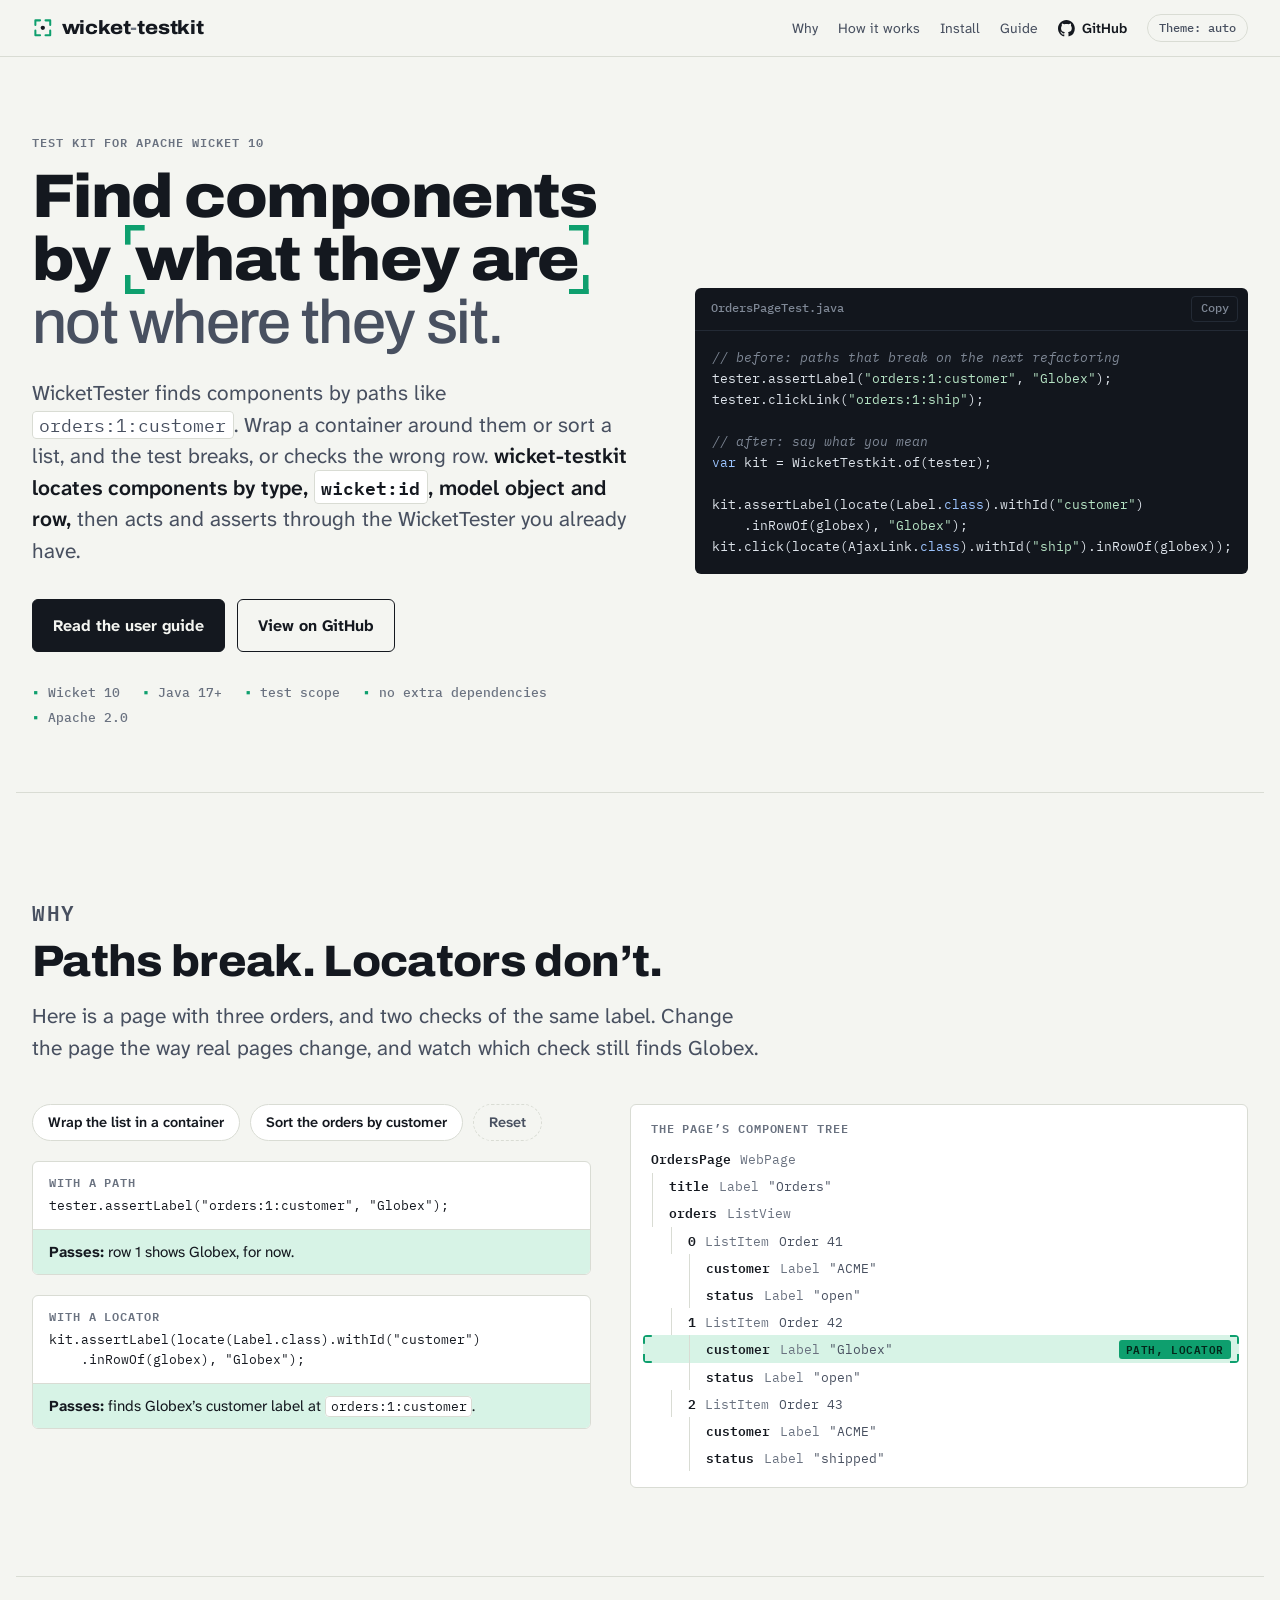
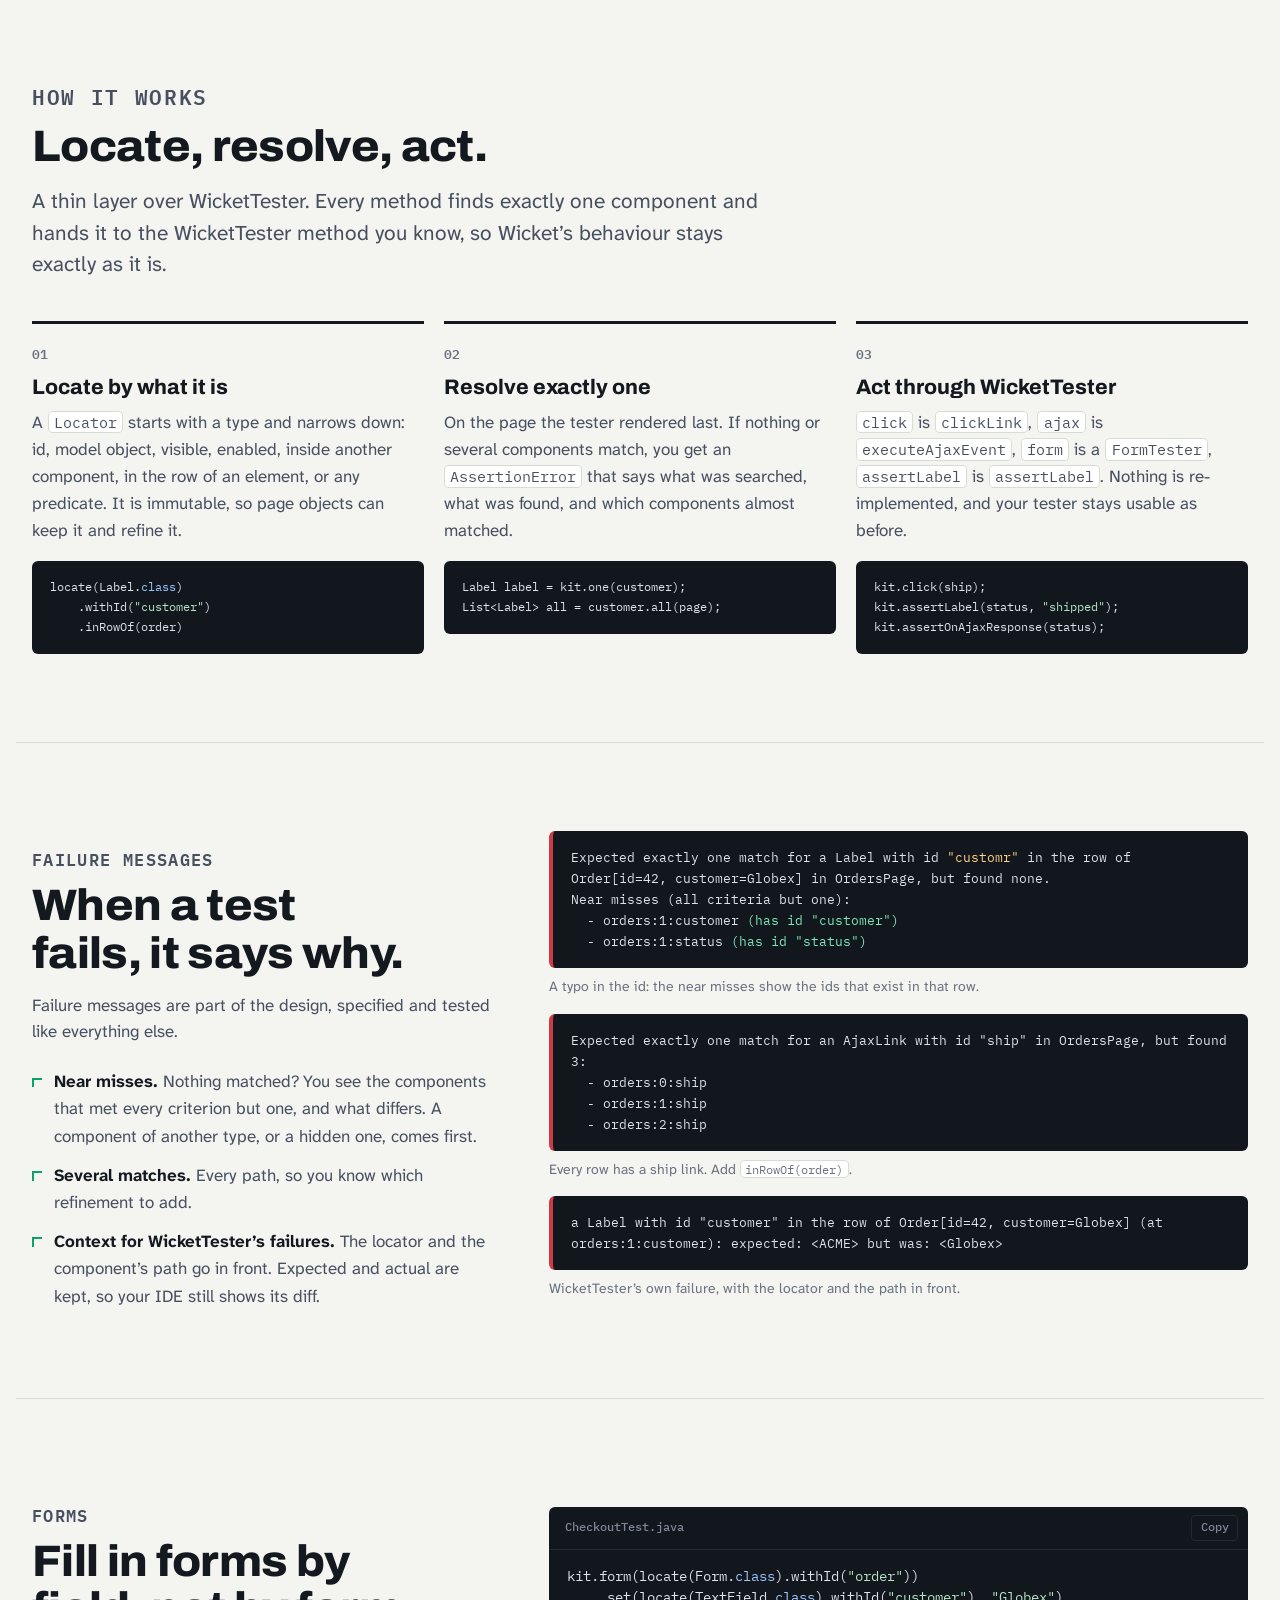
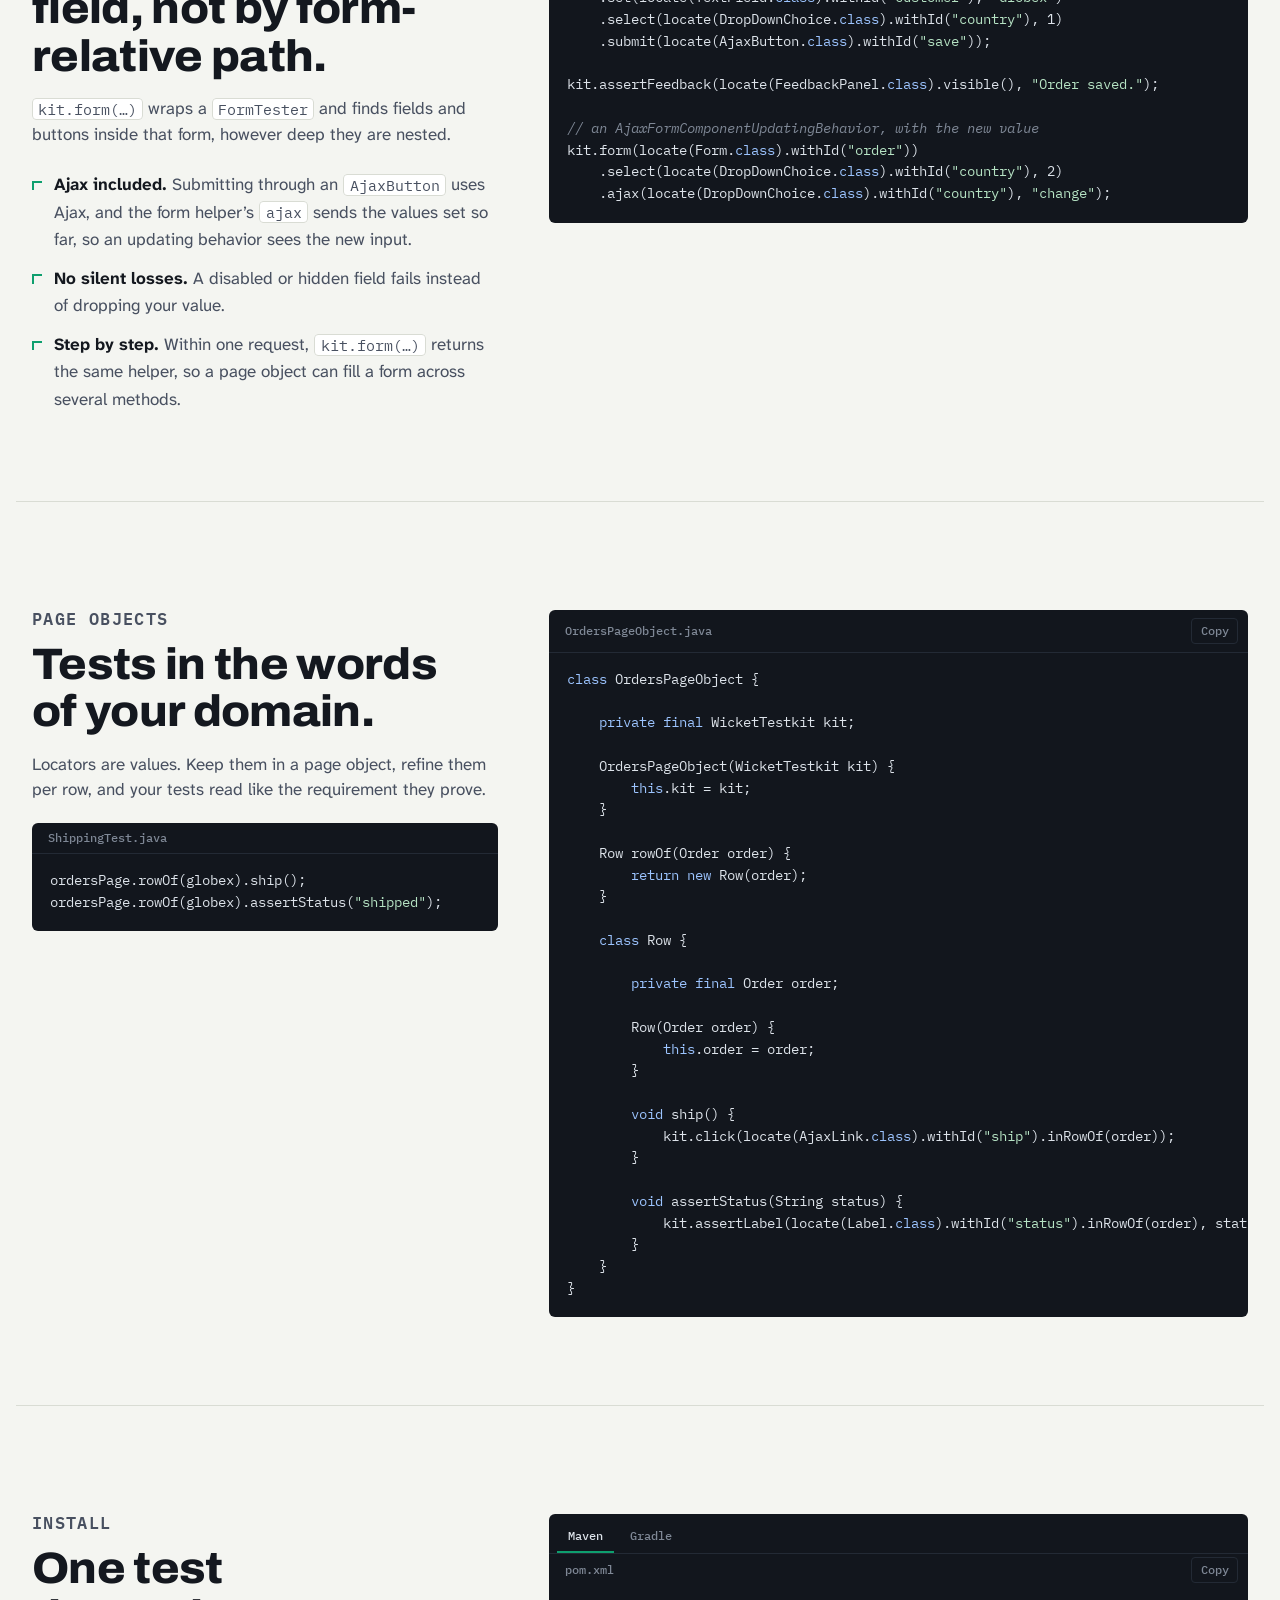
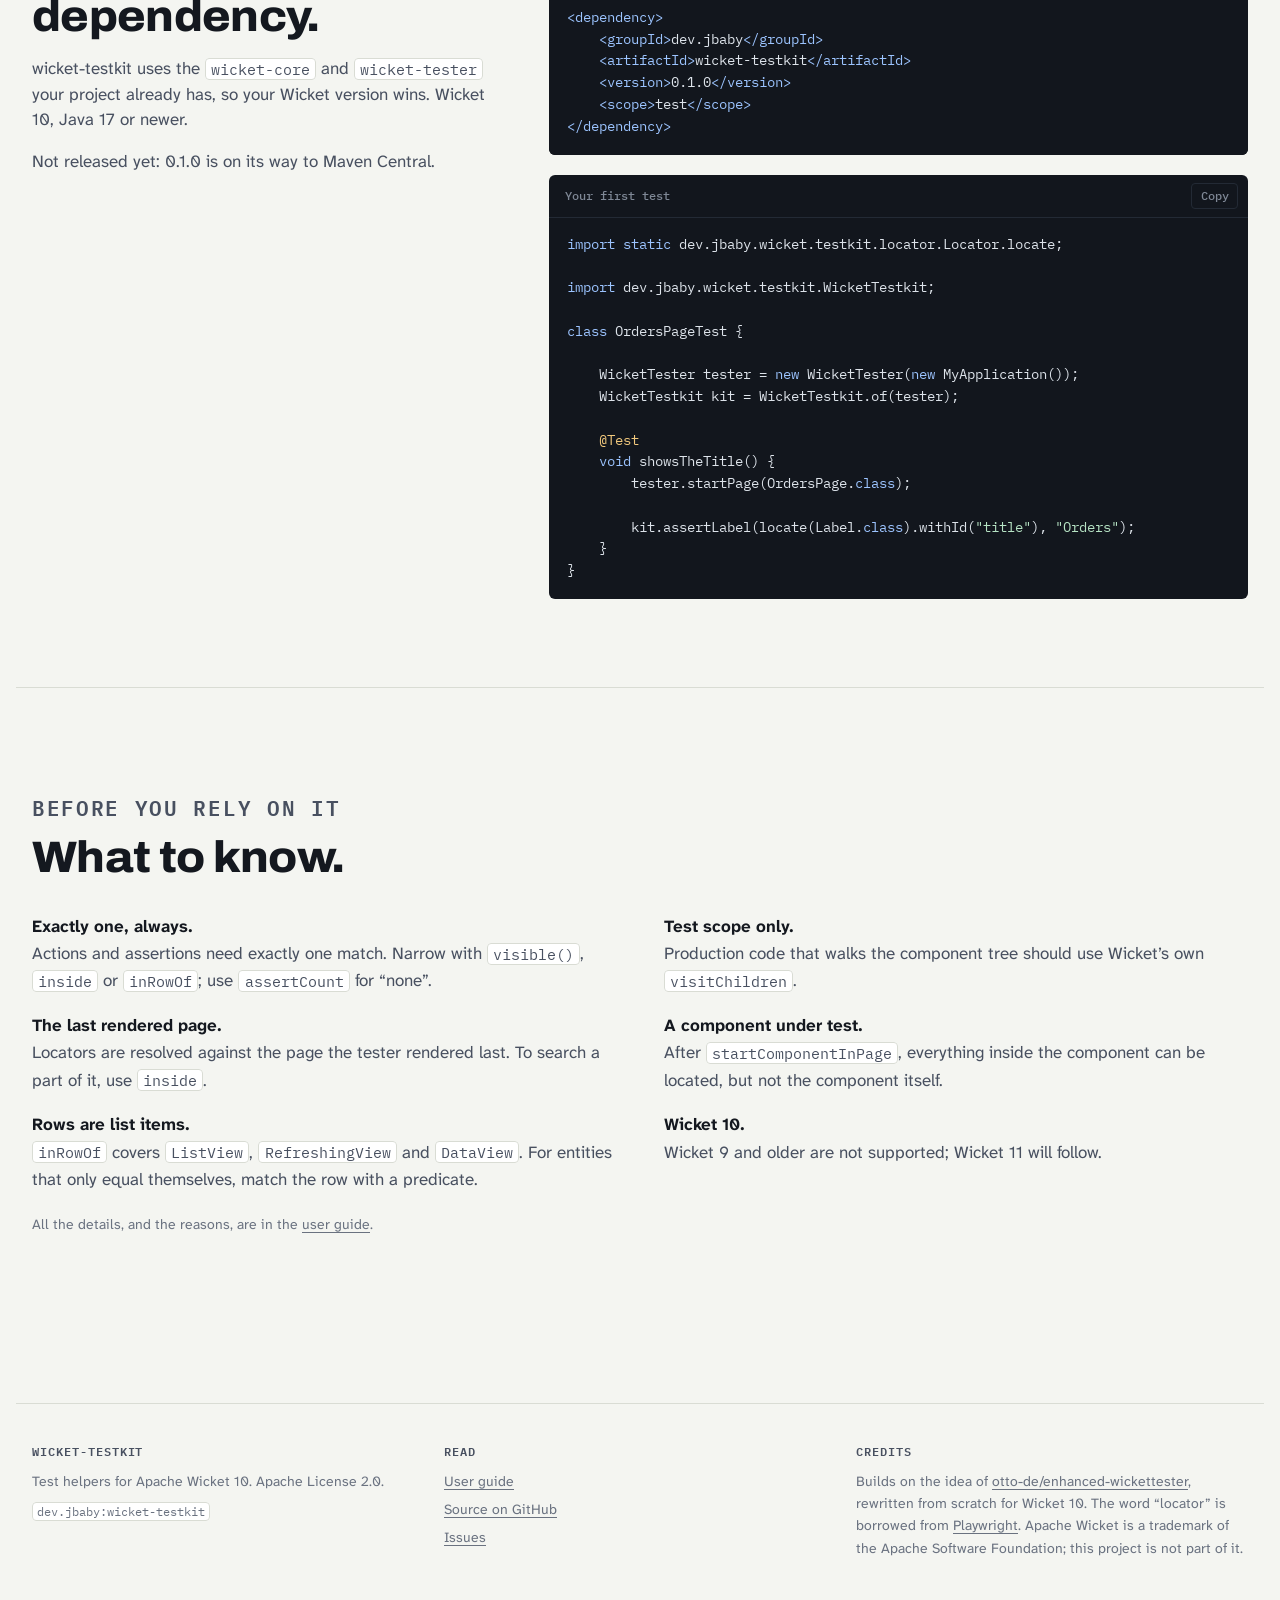
==== site/index.html @ 8bc58cbb "Add a landing page and a user guide for GitHub Pages site/ holds the landing page (with an interacti" ====
<!doctype html>
<html lang="en">
<head>
<meta charset="utf-8">
<meta name="viewport" content="width=device-width, initial-scale=1, viewport-fit=cover">
<title>wicket-testkit</title>
<meta name="description" content="Readable, refactoring-proof Apache Wicket tests: locate components by type, wicket:id, model object and row instead of string paths, then act and assert through your own WicketTester.">
<meta property="og:title" content="wicket-testkit">
<meta property="og:description" content="Find Wicket components by what they are, not where they sit. Test helpers for WicketTester on Wicket 10.">
<meta property="og:type" content="website">
<link rel="icon" href="data:image/svg+xml,%3Csvg xmlns='http://www.w3.org/2000/svg' viewBox='0 0 32 32'%3E%3Crect width='32' height='32' rx='7' fill='%2314181F'/%3E%3Cpath d='M8 13V8h5M19 8h5v5M24 19v5h-5M13 24H8v-5' fill='none' stroke='%233DDC97' stroke-width='2.6' stroke-linecap='round' stroke-linejoin='round'/%3E%3Ccircle cx='16' cy='16' r='2.6' fill='%23E8ECF1'/%3E%3C/svg%3E">
<script>try { var t = localStorage.getItem("wicket-testkit-theme"); if (t === "light" || t === "dark") document.documentElement.setAttribute("data-theme", t); } catch (e) {}</script>
<link rel="preconnect" href="https://fonts.googleapis.com">
<link rel="preconnect" href="https://fonts.gstatic.com" crossorigin>
<link rel="stylesheet" href="https://fonts.googleapis.com/css2?family=Archivo:wdth,wght@62..125,400..900&family=Atkinson+Hyperlegible+Next:ital,wght@0,400;0,600;0,700;1,400&family=IBM+Plex+Mono:wght@400;500;600&display=swap">
<link rel="stylesheet" href="site.css">
<style>
/* Layout: a viewfinder. The hero states the claim, the component tree below proves it: refactor the page
   and watch the string path break while the locator keeps its target in the brackets. */

section { padding-block: clamp(3rem, 7vw, 5.5rem); border-top: 1px solid var(--rule); }
.section-head { max-width: 46rem; }
.section-head h2 { font-size: var(--step-3); font-weight: 800; font-stretch: 105%; letter-spacing: -0.015em; margin-top: 0.6rem; }
.section-head p { margin-top: 1rem; color: var(--ink-2); font-size: var(--step-1); line-height: 1.5; max-width: 60ch; }

/* ---------- hero ---------- */
.hero { padding-block: clamp(2.5rem, 6vw, 5rem) clamp(2.5rem, 5vw, 4.5rem); }
.hero .wrap {
  display: grid;
  grid-template-columns: minmax(0, 1.05fr) minmax(0, 0.95fr);
  gap: clamp(2rem, 4vw, 4rem);
  align-items: center;
}
@media (max-width: 960px) { .hero .wrap { grid-template-columns: minmax(0, 1fr); } }
.hero h1 {
  font-size: clamp(2.3rem, 1.2rem + 3.3vw, 4rem);
  font-weight: 850;
  font-stretch: 108%;
  letter-spacing: -0.025em;
  line-height: 1.02;
  margin-top: 1rem;
}
.hero h1 .quiet { display: block; font-weight: 500; font-stretch: 100%; color: var(--ink-2); }
.lede { margin-top: 1.5rem; max-width: 54ch; font-size: var(--step-1); line-height: 1.5; color: var(--ink-2); }
.lede strong { color: var(--ink); font-weight: 600; }
.cta { display: flex; flex-wrap: wrap; gap: 0.75rem; margin-top: 2rem; }
.btn {
  display: inline-flex;
  align-items: center;
  gap: 0.5rem;
  font-weight: 700;
  font-size: 1rem;
  text-decoration: none;
  padding: 0.8rem 1.25rem;
  border-radius: var(--radius);
  border: 1.5px solid var(--ink);
}
.btn.primary { background: var(--ink); color: var(--paper); }
.btn.primary:hover { background: var(--hit); border-color: var(--hit); color: var(--hit-ink); text-decoration: none; }
.btn.ghost:hover { background: var(--surface); text-decoration: none; }
.facts { display: flex; flex-wrap: wrap; gap: 0.4rem 1.4rem; margin: 2rem 0 0; padding: 0; list-style: none; font: 500 0.82rem/1.4 var(--mono); color: var(--ink-3); }
.facts li::before { content: "\25AA\00A0"; color: var(--hit); }
.hero .code { margin-top: 0; }
.hero .code pre { font-size: 0.82rem; }

/* ---------- the demo ---------- */
#demo .layout {
  display: grid;
  grid-template-columns: minmax(0, 0.95fr) minmax(0, 1.05fr);
  gap: clamp(1.5rem, 3vw, 3rem);
  margin-top: 2.5rem;
  align-items: start;
}
@media (max-width: 900px) { #demo .layout { grid-template-columns: minmax(0, 1fr); } }
.changes { display: flex; flex-wrap: wrap; gap: 0.6rem; }
.changes button {
  font: 600 0.9rem/1.2 var(--body);
  color: var(--ink);
  background: var(--surface);
  border: 1.5px solid var(--rule);
  border-radius: 999px;
  padding: 0.55rem 0.95rem;
  cursor: pointer;
}
.changes button:hover { border-color: var(--ink-3); }
.changes button[aria-pressed="true"] { border-color: var(--ink); background: var(--ink); color: var(--paper); }
.changes button[data-reset] { background: none; border-style: dashed; color: var(--ink-2); }
.check {
  margin-top: 1.25rem;
  border: 1px solid var(--rule);
  background: var(--surface);
  border-radius: var(--radius);
  overflow: hidden;
}
.check .label { font: 600 0.72rem/1.3 var(--mono); letter-spacing: 0.08em; text-transform: uppercase; color: var(--ink-3); padding: 0.8rem 1rem 0; }
.check pre { margin: 0.4rem 0 0; padding: 0 1rem 0.8rem; font-size: 0.8rem; line-height: 1.55; overflow-x: auto; color: var(--ink); }
.verdict { padding: 0.7rem 1rem; font-size: 0.95rem; line-height: 1.45; border-top: 1px solid var(--rule); }
.verdict b { font-weight: 700; }
.verdict.good { background: var(--hit-soft); }
.verdict.good b { color: var(--ink); }
.verdict.bad { background: var(--miss-soft); }
.verdict.bad b { color: var(--miss); }
.verdict code { white-space: normal; overflow-wrap: anywhere; }

.tree-box { border: 1px solid var(--rule); border-radius: var(--radius); background: var(--surface); padding: 1rem 0.5rem 1rem 0.75rem; }
.tree-box .label { font: 600 0.72rem/1.3 var(--mono); letter-spacing: 0.08em; text-transform: uppercase; color: var(--ink-3); padding: 0 0.5rem 0.6rem; }
.tree { list-style: none; margin: 0; padding: 0; font: 0.84rem/1.35 var(--mono); }
.tree li {
  display: flex;
  flex-wrap: wrap;
  align-items: baseline;
  gap: 0 0.6rem;
  padding: 0.28rem 0.5rem 0.28rem calc(0.5rem + var(--depth) * 1.15rem);
  border-radius: 4px;
  position: relative;
}
.tree li::before {
  content: "";
  position: absolute;
  left: calc(var(--depth) * 1.15rem - 0.55rem);
  top: 0;
  bottom: 0;
  border-left: 1px solid var(--rule);
}
.tree li.root::before { content: none; }
.tree .id { font-weight: 600; color: var(--ink); }
.tree .type { color: var(--ink-3); }
.tree .value { color: var(--ink-2); }
.tree .tag { margin-left: auto; font: 600 0.68rem/1 var(--mono); letter-spacing: 0.05em; text-transform: uppercase; padding: 0.25rem 0.45rem; border-radius: 3px; background: var(--paper); color: var(--ink-2); }
.tree li.found {
  --corner: 0.55rem;
  --stroke: 2px;
  background:
    linear-gradient(var(--hit), var(--hit)) top left / var(--corner) var(--stroke),
    linear-gradient(var(--hit), var(--hit)) top left / var(--stroke) var(--corner),
    linear-gradient(var(--hit), var(--hit)) top right / var(--corner) var(--stroke),
    linear-gradient(var(--hit), var(--hit)) top right / var(--stroke) var(--corner),
    linear-gradient(var(--hit), var(--hit)) bottom left / var(--corner) var(--stroke),
    linear-gradient(var(--hit), var(--hit)) bottom left / var(--stroke) var(--corner),
    linear-gradient(var(--hit), var(--hit)) bottom right / var(--corner) var(--stroke),
    linear-gradient(var(--hit), var(--hit)) bottom right / var(--stroke) var(--corner),
    var(--hit-soft);
  background-repeat: no-repeat;
}
.tree li.found .tag { background: var(--hit); color: var(--hit-ink); }
.tree li.path.wrong { background: var(--miss-soft); box-shadow: inset 0 0 0 1.5px var(--miss); }
.tree li.path.wrong .tag { background: var(--miss); color: #fff; }
.tree li.added .tag { background: var(--ink); color: var(--paper); }
.demo-note { margin-top: 1rem; color: var(--ink-3); font-size: var(--step--1); }

/* ---------- how it works ---------- */
.steps { display: grid; grid-template-columns: repeat(3, minmax(0, 1fr)); gap: 1.25rem; margin: 2.5rem 0 0; padding: 0; list-style: none; counter-reset: step; }
@media (max-width: 900px) { .steps { grid-template-columns: minmax(0, 1fr); } }
.steps li { border-top: 3px solid var(--ink); padding-top: 1rem; counter-increment: step; }
.steps li::before { content: "0" counter(step); font: 600 0.8rem/1 var(--mono); color: var(--ink-3); }
.steps h3 { font-size: var(--step-1); font-weight: 750; margin-top: 0.6rem; }
.steps p { margin-top: 0.6rem; color: var(--ink-2); }
.steps .code { margin-top: 1rem; }
.steps .code pre { font-size: 0.78rem; }

/* ---------- two-column feature blocks ---------- */
.split { display: grid; grid-template-columns: minmax(0, 0.8fr) minmax(0, 1.2fr); gap: clamp(1.5rem, 4vw, 4rem); align-items: start; }
@media (max-width: 900px) { .split { grid-template-columns: minmax(0, 1fr); } }
.split .section-head p { font-size: var(--step-0); }
.points { margin: 1.5rem 0 0; padding: 0; list-style: none; display: grid; gap: 0.75rem; color: var(--ink-2); }
.points li { padding-left: 1.4rem; position: relative; }
.points li::before { content: ""; position: absolute; left: 0; top: 0.55em; width: 0.6rem; height: 0.6rem; border: 2px solid var(--hit); border-right: 0; border-bottom: 0; }
.points strong { color: var(--ink); }
.messages { display: grid; gap: 1rem; min-width: 0; }
.messages figcaption { font-size: var(--step--1); color: var(--ink-3); margin-top: 0.45rem; }
.messages figure { margin: 0; min-width: 0; }

/* ---------- install ---------- */
.tablist { display: flex; gap: 0.25rem; border-bottom: 1px solid var(--code-rule); padding: 0.4rem 0.5rem 0; }
.tablist [role=tab] {
  font: 500 0.78rem/1 var(--mono);
  color: var(--code-dim);
  background: none;
  border: 0;
  border-bottom: 2px solid transparent;
  padding: 0.55rem 0.7rem;
  cursor: pointer;
}
.tablist [role=tab][aria-selected="true"] { color: var(--code-fg); border-bottom-color: var(--hit); }
.tabbed { background: var(--code-bg); border-radius: var(--radius); overflow: hidden; margin-top: 1.25rem; }
.tabbed .code { margin-top: 0; border-radius: 0; }
.tabbed .code .bar { border-bottom: 0; padding-top: 0.2rem; }
.status-note { margin-top: 1rem; color: var(--ink-3); font-size: var(--step--1); }

/* ---------- limits ---------- */
.limits { columns: 2 22rem; column-gap: 3rem; margin: 2rem 0 0; padding: 0; list-style: none; }
.limits li { break-inside: avoid; margin-bottom: 1.1rem; color: var(--ink-2); }
.limits strong { color: var(--ink); display: block; }
</style>
</head>
<body>

<header class="top">
  <div class="wrap">
    <a class="mark" href="./" aria-label="wicket-testkit home">
      <svg viewBox="0 0 32 32" aria-hidden="true"><path d="M5 12V5h7M20 5h7v7M27 20v7h-7M12 27H5v-7" fill="none" stroke="var(--hit)" stroke-width="3" stroke-linecap="round" stroke-linejoin="round"/><circle cx="16" cy="16" r="3.2" fill="currentColor"/></svg>
      <span>wicket<span class="dim">-</span>testkit</span>
    </a>
    <nav class="nav" aria-label="Site">
      <a class="sec" href="#demo">Why</a>
      <a class="sec" href="#how">How it works</a>
      <a class="sec" href="#install">Install</a>
      <a href="guide.html">Guide</a>
      <a class="gh" href="https://github.com/danielbartl/wicket-testkit"><svg viewBox="0 0 16 16" aria-hidden="true"><path fill="currentColor" d="M8 0C3.58 0 0 3.58 0 8c0 3.54 2.29 6.53 5.47 7.59.4.07.55-.17.55-.38 0-.19-.01-.82-.01-1.49-2.01.37-2.53-.49-2.69-.94-.09-.23-.48-.94-.82-1.13-.28-.15-.68-.52-.01-.53.63-.01 1.08.58 1.23.82.72 1.21 1.87.87 2.33.66.07-.52.28-.87.51-1.07-1.78-.2-3.64-.89-3.64-3.95 0-.87.31-1.59.82-2.15-.08-.2-.36-1.02.08-2.12 0 0 .67-.21 2.2.82.64-.18 1.32-.27 2-.27.68 0 1.36.09 2 .27 1.53-1.04 2.2-.82 2.2-.82.44 1.1.16 1.92.08 2.12.51.56.82 1.27.82 2.15 0 3.07-1.87 3.75-3.65 3.95.29.25.54.73.54 1.48 0 1.07-.01 1.93-.01 2.2 0 .21.15.46.55.38A8.013 8.013 0 0016 8c0-4.42-3.58-8-8-8z"/></svg><span class="t">GitHub</span></a>
      <button class="theme-btn" type="button"><span class="lbl">Theme: </span>auto</button>
    </nav>
  </div>
</header>

<main>
  <div class="hero">
    <div class="wrap">
      <div>
        <p class="eyebrow">Test kit for Apache Wicket 10</p>
        <h1>Find components by <span class="target">what they are</span><span class="quiet">not where they sit.</span></h1>
        <p class="lede">WicketTester finds components by paths like <code>orders:1:customer</code>. Wrap a container
          around them or sort a list, and the test breaks, or checks the wrong row. <strong>wicket-testkit locates
          components by type, <code>wicket:id</code>, model object and row,</strong> then acts and asserts through the
          WicketTester you already have.</p>
        <div class="cta">
          <a class="btn primary" href="guide.html">Read the user guide</a>
          <a class="btn ghost" href="https://github.com/danielbartl/wicket-testkit">View on GitHub</a>
        </div>
        <ul class="facts">
          <li>Wicket 10</li>
          <li>Java 17+</li>
          <li>test scope</li>
          <li>no extra dependencies</li>
          <li>Apache 2.0</li>
        </ul>
      </div>
      <div class="code">
        <div class="bar"><span class="name">OrdersPageTest.java</span><button class="copy" type="button">Copy</button></div>
        <pre><code data-lang="java">// before: paths that break on the next refactoring
tester.assertLabel("orders:1:customer", "Globex");
tester.clickLink("orders:1:ship");

// after: say what you mean
var kit = WicketTestkit.of(tester);

kit.assertLabel(locate(Label.class).withId("customer")
    .inRowOf(globex), "Globex");
kit.click(locate(AjaxLink.class).withId("ship").inRowOf(globex));</code></pre>
      </div>
    </div>
  </div>

  <section id="demo" aria-labelledby="demo-title">
    <div class="wrap">
      <div class="section-head">
        <p class="eyebrow">Why</p>
        <h2 id="demo-title">Paths break. Locators don&#8217;t.</h2>
        <p>Here is a page with three orders, and two checks of the same label. Change the page the way real pages
          change, and watch which check still finds Globex.</p>
      </div>
      <div class="layout">
        <div>
          <div class="changes" role="group" aria-label="Change the page">
            <button type="button" data-change="wrapped" aria-pressed="false">Wrap the list in a container</button>
            <button type="button" data-change="sorted" aria-pressed="false">Sort the orders by customer</button>
            <button type="button" data-reset>Reset</button>
          </div>
          <div class="check">
            <p class="label">With a path</p>
            <pre><code>tester.assertLabel("orders:1:customer", "Globex");</code></pre>
            <p class="verdict good" data-verdict="path" aria-live="polite"><b>Passes:</b> row 1 shows Globex, for now.</p>
          </div>
          <div class="check">
            <p class="label">With a locator</p>
            <pre><code>kit.assertLabel(locate(Label.class).withId("customer")
    .inRowOf(globex), "Globex");</code></pre>
            <p class="verdict good" data-verdict="locator" aria-live="polite"><b>Passes:</b> finds Globex&#8217;s customer label at <code>orders:1:customer</code>.</p>
          </div>
        </div>
        <div class="tree-box">
          <p class="label">The page&#8217;s component tree</p>
          <ul class="tree" aria-label="Component tree of OrdersPage"></ul>
          <noscript><p class="demo-note">The tree needs JavaScript. Without it: wrapping the list makes the path
            <code>orders:1:customer</code> point nowhere, sorting makes it point at an ACME order, and the locator
            finds Globex either way.</p></noscript>
        </div>
      </div>
    </div>
  </section>

  <section id="how" aria-labelledby="how-title">
    <div class="wrap">
      <div class="section-head">
        <p class="eyebrow">How it works</p>
        <h2 id="how-title">Locate, resolve, act.</h2>
        <p>A thin layer over WicketTester. Every method finds exactly one component and hands it to the WicketTester
          method you know, so Wicket&#8217;s behaviour stays exactly as it is.</p>
      </div>
      <ol class="steps">
        <li>
          <h3>Locate by what it is</h3>
          <p>A <code>Locator</code> starts with a type and narrows down: id, model object, visible, enabled, inside
            another component, in the row of an element, or any predicate. It is immutable, so page objects can keep
            it and refine it.</p>
          <div class="code"><pre><code data-lang="java">locate(Label.class)
    .withId("customer")
    .inRowOf(order)</code></pre></div>
        </li>
        <li>
          <h3>Resolve exactly one</h3>
          <p>On the page the tester rendered last. If nothing or several components match, you get an
            <code>AssertionError</code> that says what was searched, what was found, and which components almost
            matched.</p>
          <div class="code"><pre><code data-lang="java">Label label = kit.one(customer);
List&lt;Label&gt; all = customer.all(page);</code></pre></div>
        </li>
        <li>
          <h3>Act through WicketTester</h3>
          <p><code>click</code> is <code>clickLink</code>, <code>ajax</code> is <code>executeAjaxEvent</code>,
            <code>form</code> is a <code>FormTester</code>, <code>assertLabel</code> is <code>assertLabel</code>.
            Nothing is re-implemented, and your tester stays usable as before.</p>
          <div class="code"><pre><code data-lang="java">kit.click(ship);
kit.assertLabel(status, "shipped");
kit.assertOnAjaxResponse(status);</code></pre></div>
        </li>
      </ol>
    </div>
  </section>

  <section id="messages" aria-labelledby="messages-title">
    <div class="wrap split">
      <div class="section-head">
        <p class="eyebrow">Failure messages</p>
        <h2 id="messages-title">When a test fails, it says why.</h2>
        <p>Failure messages are part of the design, specified and tested like everything else.</p>
        <ul class="points">
          <li><strong>Near misses.</strong> Nothing matched? You see the components that met every criterion but one,
            and what differs. A component of another type, or a hidden one, comes first.</li>
          <li><strong>Several matches.</strong> Every path, so you know which refinement to add.</li>
          <li><strong>Context for WicketTester&#8217;s failures.</strong> The locator and the component&#8217;s path go in
            front. Expected and actual are kept, so your IDE still shows its diff.</li>
        </ul>
      </div>
      <div class="messages">
        <figure>
          <div class="message"><pre>Expected exactly one match for a Label with id <span class="em">"customr"</span> in the row of Order[id=42, customer=Globex] in OrdersPage, but found none.
Near misses (all criteria but one):
  - orders:1:customer <span class="ok">(has id "customer")</span>
  - orders:1:status <span class="ok">(has id "status")</span></pre></div>
          <figcaption>A typo in the id: the near misses show the ids that exist in that row.</figcaption>
        </figure>
        <figure>
          <div class="message"><pre>Expected exactly one match for an AjaxLink with id "ship" in OrdersPage, but found 3:
  - orders:0:ship
  - orders:1:ship
  - orders:2:ship</pre></div>
          <figcaption>Every row has a ship link. Add <code>inRowOf(order)</code>.</figcaption>
        </figure>
        <figure>
          <div class="message"><pre>a Label with id "customer" in the row of Order[id=42, customer=Globex] (at orders:1:customer): expected: &lt;ACME&gt; but was: &lt;Globex&gt;</pre></div>
          <figcaption>WicketTester&#8217;s own failure, with the locator and the path in front.</figcaption>
        </figure>
      </div>
    </div>
  </section>

  <section id="forms" aria-labelledby="forms-title">
    <div class="wrap split">
      <div class="section-head">
        <p class="eyebrow">Forms</p>
        <h2 id="forms-title">Fill in forms by field, not by form-relative path.</h2>
        <p><code>kit.form(…)</code> wraps a <code>FormTester</code> and finds fields and buttons inside that form,
          however deep they are nested.</p>
        <ul class="points">
          <li><strong>Ajax included.</strong> Submitting through an <code>AjaxButton</code> uses Ajax, and the form
            helper&#8217;s <code>ajax</code> sends the values set so far, so an updating behavior sees the new
            input.</li>
          <li><strong>No silent losses.</strong> A disabled or hidden field fails instead of dropping your value.</li>
          <li><strong>Step by step.</strong> Within one request, <code>kit.form(…)</code> returns the same helper, so a
            page object can fill a form across several methods.</li>
        </ul>
      </div>
      <div class="code">
        <div class="bar"><span class="name">CheckoutTest.java</span><button class="copy" type="button">Copy</button></div>
        <pre><code data-lang="java">kit.form(locate(Form.class).withId("order"))
    .set(locate(TextField.class).withId("customer"), "Globex")
    .select(locate(DropDownChoice.class).withId("country"), 1)
    .submit(locate(AjaxButton.class).withId("save"));

kit.assertFeedback(locate(FeedbackPanel.class).visible(), "Order saved.");

// an AjaxFormComponentUpdatingBehavior, with the new value
kit.form(locate(Form.class).withId("order"))
    .select(locate(DropDownChoice.class).withId("country"), 2)
    .ajax(locate(DropDownChoice.class).withId("country"), "change");</code></pre>
      </div>
    </div>
  </section>

  <section id="page-objects" aria-labelledby="po-title">
    <div class="wrap split">
      <div class="section-head">
        <p class="eyebrow">Page objects</p>
        <h2 id="po-title">Tests in the words of your domain.</h2>
        <p>Locators are values. Keep them in a page object, refine them per row, and your tests read like the
          requirement they prove.</p>
        <div class="code">
          <div class="bar"><span class="name">ShippingTest.java</span></div>
          <pre><code data-lang="java">ordersPage.rowOf(globex).ship();
ordersPage.rowOf(globex).assertStatus("shipped");</code></pre>
        </div>
      </div>
      <div class="code">
        <div class="bar"><span class="name">OrdersPageObject.java</span><button class="copy" type="button">Copy</button></div>
        <pre><code data-lang="java">class OrdersPageObject {

    private final WicketTestkit kit;

    OrdersPageObject(WicketTestkit kit) {
        this.kit = kit;
    }

    Row rowOf(Order order) {
        return new Row(order);
    }

    class Row {

        private final Order order;

        Row(Order order) {
            this.order = order;
        }

        void ship() {
            kit.click(locate(AjaxLink.class).withId("ship").inRowOf(order));
        }

        void assertStatus(String status) {
            kit.assertLabel(locate(Label.class).withId("status").inRowOf(order), status);
        }
    }
}</code></pre>
      </div>
    </div>
  </section>

  <section id="install" aria-labelledby="install-title">
    <div class="wrap split install">
      <div class="section-head">
        <p class="eyebrow">Install</p>
        <h2 id="install-title">One test dependency.</h2>
        <p>wicket-testkit uses the <code>wicket-core</code> and <code>wicket-tester</code> your project already has,
          so your Wicket version wins. Wicket 10, Java 17 or newer.</p>
        <p class="status-note">Not released yet: 0.1.0 is on its way to Maven Central.</p>
      </div>
      <div>
        <div class="tabbed" data-tabs>
          <div class="tablist" role="tablist" aria-label="Build tool">
            <button role="tab" id="tab-maven" aria-controls="panel-maven" aria-selected="true">Maven</button>
            <button role="tab" id="tab-gradle" aria-controls="panel-gradle" aria-selected="false" tabindex="-1">Gradle</button>
          </div>
          <div id="panel-maven" role="tabpanel" aria-labelledby="tab-maven">
            <div class="code">
              <div class="bar"><span class="name">pom.xml</span><button class="copy" type="button">Copy</button></div>
              <pre><code data-lang="xml">&lt;dependency&gt;
    &lt;groupId&gt;dev.jbaby&lt;/groupId&gt;
    &lt;artifactId&gt;wicket-testkit&lt;/artifactId&gt;
    &lt;version&gt;0.1.0&lt;/version&gt;
    &lt;scope&gt;test&lt;/scope&gt;
&lt;/dependency&gt;</code></pre>
            </div>
          </div>
          <div id="panel-gradle" role="tabpanel" aria-labelledby="tab-gradle" hidden>
            <div class="code">
              <div class="bar"><span class="name">build.gradle.kts</span><button class="copy" type="button">Copy</button></div>
              <pre><code data-lang="kotlin">testImplementation("dev.jbaby:wicket-testkit:0.1.0")</code></pre>
            </div>
          </div>
        </div>
        <div class="code">
          <div class="bar"><span class="name">Your first test</span><button class="copy" type="button">Copy</button></div>
          <pre><code data-lang="java">import static dev.jbaby.wicket.testkit.locator.Locator.locate;

import dev.jbaby.wicket.testkit.WicketTestkit;

class OrdersPageTest {

    WicketTester tester = new WicketTester(new MyApplication());
    WicketTestkit kit = WicketTestkit.of(tester);

    @Test
    void showsTheTitle() {
        tester.startPage(OrdersPage.class);

        kit.assertLabel(locate(Label.class).withId("title"), "Orders");
    }
}</code></pre>
        </div>
      </div>
    </div>
  </section>

  <section id="limits" aria-labelledby="limits-title">
    <div class="wrap">
      <div class="section-head">
        <p class="eyebrow">Before you rely on it</p>
        <h2 id="limits-title">What to know.</h2>
      </div>
      <ul class="limits">
        <li><strong>Exactly one, always.</strong> Actions and assertions need exactly one match. Narrow with
          <code>visible()</code>, <code>inside</code> or <code>inRowOf</code>; use <code>assertCount</code> for
          &#8220;none&#8221;.</li>
        <li><strong>The last rendered page.</strong> Locators are resolved against the page the tester rendered last.
          To search a part of it, use <code>inside</code>.</li>
        <li><strong>Rows are list items.</strong> <code>inRowOf</code> covers <code>ListView</code>,
          <code>RefreshingView</code> and <code>DataView</code>. For entities that only equal themselves, match the
          row with a predicate.</li>
        <li><strong>Test scope only.</strong> Production code that walks the component tree should use Wicket&#8217;s
          own <code>visitChildren</code>.</li>
        <li><strong>A component under test.</strong> After <code>startComponentInPage</code>, everything inside the
          component can be located, but not the component itself.</li>
        <li><strong>Wicket 10.</strong> Wicket 9 and older are not supported; Wicket 11 will follow.</li>
      </ul>
      <p class="demo-note">All the details, and the reasons, are in the <a href="guide.html#limits">user guide</a>.</p>
    </div>
  </section>
</main>

<footer>
  <div class="wrap">
    <div>
      <h2>wicket-testkit</h2>
      <p>Test helpers for Apache Wicket 10. Apache License 2.0.</p>
      <p><code>dev.jbaby:wicket-testkit</code></p>
    </div>
    <div>
      <h2>Read</h2>
      <ul>
        <li><a href="guide.html">User guide</a></li>
        <li><a href="https://github.com/danielbartl/wicket-testkit">Source on GitHub</a></li>
        <li><a href="https://github.com/danielbartl/wicket-testkit/issues">Issues</a></li>
      </ul>
    </div>
    <div>
      <h2>Credits</h2>
      <p>Builds on the idea of <a href="https://github.com/otto-de/enhanced-wickettester">otto-de/enhanced-wickettester</a>,
        rewritten from scratch for Wicket 10. The word &#8220;locator&#8221; is borrowed from
        <a href="https://playwright.dev/">Playwright</a>. Apache Wicket is a trademark of the Apache Software
        Foundation; this project is not part of it.</p>
    </div>
  </div>
</footer>

<script src="site.js"></script>
</body>
</html>
---- site/site.css ----
/* Shared by all pages of the wicket-testkit site: color tokens (light and dark), base type, header, inline
   code, tables, code blocks, the viewfinder brackets and the footer. Page-specific styles live in each page. */
:root {
  --paper: #F4F5F1;
  --surface: #FFFFFF;
  --ink: #14181F;
  --ink-2: #485060;
  --ink-3: #6A7280;
  --rule: #D9DCD4;
  --hit: #0E9F6E;
  --hit-ink: #04261A;
  --hit-soft: #D7F3E6;
  --miss: #CF3A44;
  --miss-soft: #FBE2E3;
  --code-bg: #12161D;
  --code-fg: #DDE3EA;
  --code-dim: #7F8896;
  --code-key: #9CC4FF;
  --code-str: #B6E3C4;
  --code-ann: #F2C97D;
  --code-rule: #232A35;

  --display: "Archivo", "Arial Narrow", "Helvetica Neue", Arial, sans-serif;
  --body: "Atkinson Hyperlegible Next", "Segoe UI", system-ui, -apple-system, sans-serif;
  --mono: "IBM Plex Mono", ui-monospace, "SFMono-Regular", Menlo, Consolas, monospace;

  --step--1: 0.875rem;
  --step-0: 1.0625rem;
  --step-1: 1.3125rem;
  --step-2: 1.75rem;
  --step-3: clamp(2rem, 1.4rem + 2.4vw, 2.75rem);
  --step-4: clamp(2.5rem, 1.5rem + 4.4vw, 4.6rem);

  --measure: 66ch;
  --wide: 76rem;
  --radius: 6px;
  color-scheme: light;
}
@media (prefers-color-scheme: dark) {
  :root:not([data-theme="light"]) {
    --paper: #0E1116;
    --surface: #151A22;
    --ink: #E8ECF1;
    --ink-2: #A5AEBB;
    --ink-3: #7F8896;
    --rule: #252C37;
    --hit: #3DDC97;
    --hit-ink: #04261A;
    --hit-soft: #123A2A;
    --miss: #FF6B72;
    --miss-soft: #3B1B1E;
    --code-bg: #0A0D12;
    --code-rule: #1E2530;
    color-scheme: dark;
  }
}
:root[data-theme="dark"] {
  --paper: #0E1116;
  --surface: #151A22;
  --ink: #E8ECF1;
  --ink-2: #A5AEBB;
  --ink-3: #7F8896;
  --rule: #252C37;
  --hit: #3DDC97;
  --hit-ink: #04261A;
  --hit-soft: #123A2A;
  --miss: #FF6B72;
  --miss-soft: #3B1B1E;
  --code-bg: #0A0D12;
  --code-rule: #1E2530;
  color-scheme: dark;
}

*, *::before, *::after { box-sizing: border-box; }
html { -webkit-text-size-adjust: 100%; scroll-behavior: smooth; }
@media (prefers-reduced-motion: reduce) { html { scroll-behavior: auto; } }
body {
  margin: 0;
  background: var(--paper);
  color: var(--ink);
  font-family: var(--body);
  font-size: var(--step-0);
  line-height: 1.6;
  padding-inline: max(16px, env(safe-area-inset-left, 0px));
}
img, svg { max-width: 100%; }
[hidden] { display: none !important; }
a { color: inherit; text-decoration-thickness: 1px; text-underline-offset: 3px; }
a:hover { text-decoration-color: var(--hit); text-decoration-thickness: 2px; }
:focus-visible { outline: 3px solid var(--hit); outline-offset: 2px; border-radius: 2px; }
h1, h2, h3 { font-family: var(--display); text-wrap: balance; margin: 0; line-height: 1.08; }
p { margin: 0; }
code, pre, kbd { font-family: var(--mono); }
.wrap { max-width: var(--wide); margin-inline: auto; }

/* ---------- the viewfinder: corner brackets around what a locator finds; the site's one device ---------- */
.target {
  --corner: 0.32em;
  --stroke: 0.09em;
  position: relative;
  padding: 0.02em 0.16em;
  margin-inline: 0.04em;
  background:
    linear-gradient(var(--hit), var(--hit)) top left / var(--corner) var(--stroke),
    linear-gradient(var(--hit), var(--hit)) top left / var(--stroke) var(--corner),
    linear-gradient(var(--hit), var(--hit)) top right / var(--corner) var(--stroke),
    linear-gradient(var(--hit), var(--hit)) top right / var(--stroke) var(--corner),
    linear-gradient(var(--hit), var(--hit)) bottom left / var(--corner) var(--stroke),
    linear-gradient(var(--hit), var(--hit)) bottom left / var(--stroke) var(--corner),
    linear-gradient(var(--hit), var(--hit)) bottom right / var(--corner) var(--stroke),
    linear-gradient(var(--hit), var(--hit)) bottom right / var(--stroke) var(--corner);
  background-repeat: no-repeat;
  white-space: nowrap;
}

/* ---------- header ---------- */
.top {
  position: sticky;
  top: env(safe-area-inset-top, 0px);
  z-index: 10;
  background: color-mix(in srgb, var(--paper) 88%, transparent);
  backdrop-filter: blur(8px);
  -webkit-backdrop-filter: blur(8px);
  border-bottom: 1px solid var(--rule);
  margin-inline: calc(-1 * max(16px, env(safe-area-inset-left, 0px)));
  padding-inline: max(16px, env(safe-area-inset-left, 0px));
}
.top .wrap { display: flex; align-items: center; gap: 1.5rem; padding-block: 0.8rem; }
.mark {
  font-family: var(--display);
  font-weight: 800;
  font-stretch: 110%;
  font-size: 1.2rem;
  letter-spacing: -0.01em;
  text-decoration: none;
  display: inline-flex;
  align-items: center;
  gap: 0.5rem;
  white-space: nowrap;
}
.mark svg { width: 1.35rem; height: 1.35rem; flex: none; }
.mark .dim { color: var(--ink-3); font-weight: 600; }
.nav { display: flex; gap: 1.25rem; margin-left: auto; align-items: center; font-size: var(--step--1); }
.nav a { text-decoration: none; color: var(--ink-2); }
.nav a:hover { color: var(--ink); }
.nav a[aria-current="page"] { color: var(--ink); font-weight: 600; }
.nav .gh { color: var(--ink); font-weight: 600; display: inline-flex; gap: 0.4rem; align-items: center; }
.nav .gh svg { width: 1.05rem; height: 1.05rem; }
.theme-btn {
  background: none;
  border: 1px solid var(--rule);
  color: var(--ink-2);
  border-radius: 999px;
  font: 500 0.75rem/1 var(--mono);
  padding: 0.45rem 0.7rem;
  cursor: pointer;
  white-space: nowrap;
}
.theme-btn:hover { color: var(--ink); border-color: var(--ink-3); }
@media (max-width: 760px) { .nav .sec { display: none; } }
@media (max-width: 480px) {
  .nav { gap: 0.9rem; }
  .theme-btn .lbl, .nav .gh .t { position: absolute; width: 1px; height: 1px; overflow: hidden; clip: rect(0 0 0 0); white-space: nowrap; }
}

.eyebrow {
  font: 600 0.78rem/1.3 var(--mono);
  letter-spacing: 0.08em;
  text-transform: uppercase;
  color: var(--ink-3);
}

/* ---------- inline code ---------- */
p code, li code, td code, dd code, h2 code, h3 code, figcaption code {
  font-size: 0.86em;
  background: var(--surface);
  border: 1px solid var(--rule);
  border-radius: 4px;
  padding: 0.05em 0.35em;
  white-space: nowrap;
}
h2 code, h3 code { font-size: 0.8em; border: 0; background: none; padding: 0; }
/* On phones, long inline code wraps instead of overflowing. */
@media (max-width: 600px) {
  p code, li code, td code, dd code {
    white-space: normal;
    overflow-wrap: anywhere;
    -webkit-box-decoration-break: clone;
    box-decoration-break: clone;
  }
}

/* ---------- tables ---------- */
.table-wrap { overflow-x: auto; margin-top: 1.5rem; border: 1px solid var(--rule); border-radius: var(--radius); background: var(--surface); }
table { border-collapse: collapse; width: 100%; min-width: 36rem; font-size: 0.95rem; }
th, td { text-align: left; padding: 0.7rem 1rem; border-bottom: 1px solid var(--rule); vertical-align: top; }
tr:last-child td { border-bottom: 0; }
th { font: 600 0.74rem/1.3 var(--mono); letter-spacing: 0.06em; text-transform: uppercase; color: var(--ink-3); background: var(--paper); }
td code { white-space: nowrap; }

/* ---------- code blocks ---------- */
.code {
  background: var(--code-bg);
  color: var(--code-fg);
  border-radius: var(--radius);
  min-width: 0;
  overflow: hidden;
  margin-top: 1.25rem;
}
.code .bar {
  display: flex;
  align-items: center;
  gap: 0.75rem;
  padding: 0.5rem 0.6rem 0.5rem 1rem;
  border-bottom: 1px solid var(--code-rule);
  font: 500 0.75rem/1.2 var(--mono);
  color: var(--code-dim);
}
.code .bar .name { overflow: hidden; text-overflow: ellipsis; white-space: nowrap; }
.code .copy {
  margin-left: auto;
  background: none;
  border: 1px solid var(--code-rule);
  color: var(--code-dim);
  border-radius: 4px;
  font: inherit;
  padding: 0.3rem 0.55rem;
  cursor: pointer;
}
.code .copy:hover { color: var(--code-fg); border-color: var(--code-dim); }
.code pre {
  margin: 0;
  padding: 1rem 1.1rem 1.1rem;
  overflow-x: auto;
  font-size: 0.85rem;
  line-height: 1.6;
  tab-size: 4;
}
.code pre code { font-size: inherit; }
.code .k { color: var(--code-key); }
.code .s { color: var(--code-str); }
.code .c { color: var(--code-dim); font-style: italic; }
.code .a { color: var(--code-ann); }
.code .bad { color: #FF8A8F; }
.code .good { color: #4FE0A5; }

/* A failure message, as a test runner prints it. */
.message {
  background: var(--code-bg);
  color: var(--code-fg);
  border-radius: var(--radius);
  border-left: 4px solid var(--miss);
  overflow: hidden;
}
.message pre { margin: 0; padding: 1rem 1.1rem; font-size: 0.82rem; line-height: 1.6; white-space: pre-wrap; overflow-wrap: anywhere; }
.message .em { color: #FFD08A; }
.message .ok { color: #7EE8B8; }

/* ---------- footer ---------- */
footer {
  border-top: 1px solid var(--rule);
  margin-top: clamp(3rem, 8vw, 5rem);
  padding-block: 2.5rem 3rem;
  color: var(--ink-3);
  font-size: var(--step--1);
}
footer .wrap { display: grid; gap: 1.25rem; grid-template-columns: repeat(auto-fit, minmax(14rem, 1fr)); }
footer h2 { font: 600 0.75rem/1.3 var(--mono); letter-spacing: 0.08em; text-transform: uppercase; color: var(--ink-2); margin-bottom: 0.6rem; }
footer ul { list-style: none; margin: 0; padding: 0; display: grid; gap: 0.35rem; }
footer p + p { margin-top: 0.5rem; }

/* Code inside a code block is never styled as inline code, wherever the block sits. */
pre code {
  background: none;
  border: 0;
  border-radius: 0;
  padding: 0;
  font-size: inherit;
  color: inherit;
  white-space: inherit;
  overflow-wrap: normal;
}
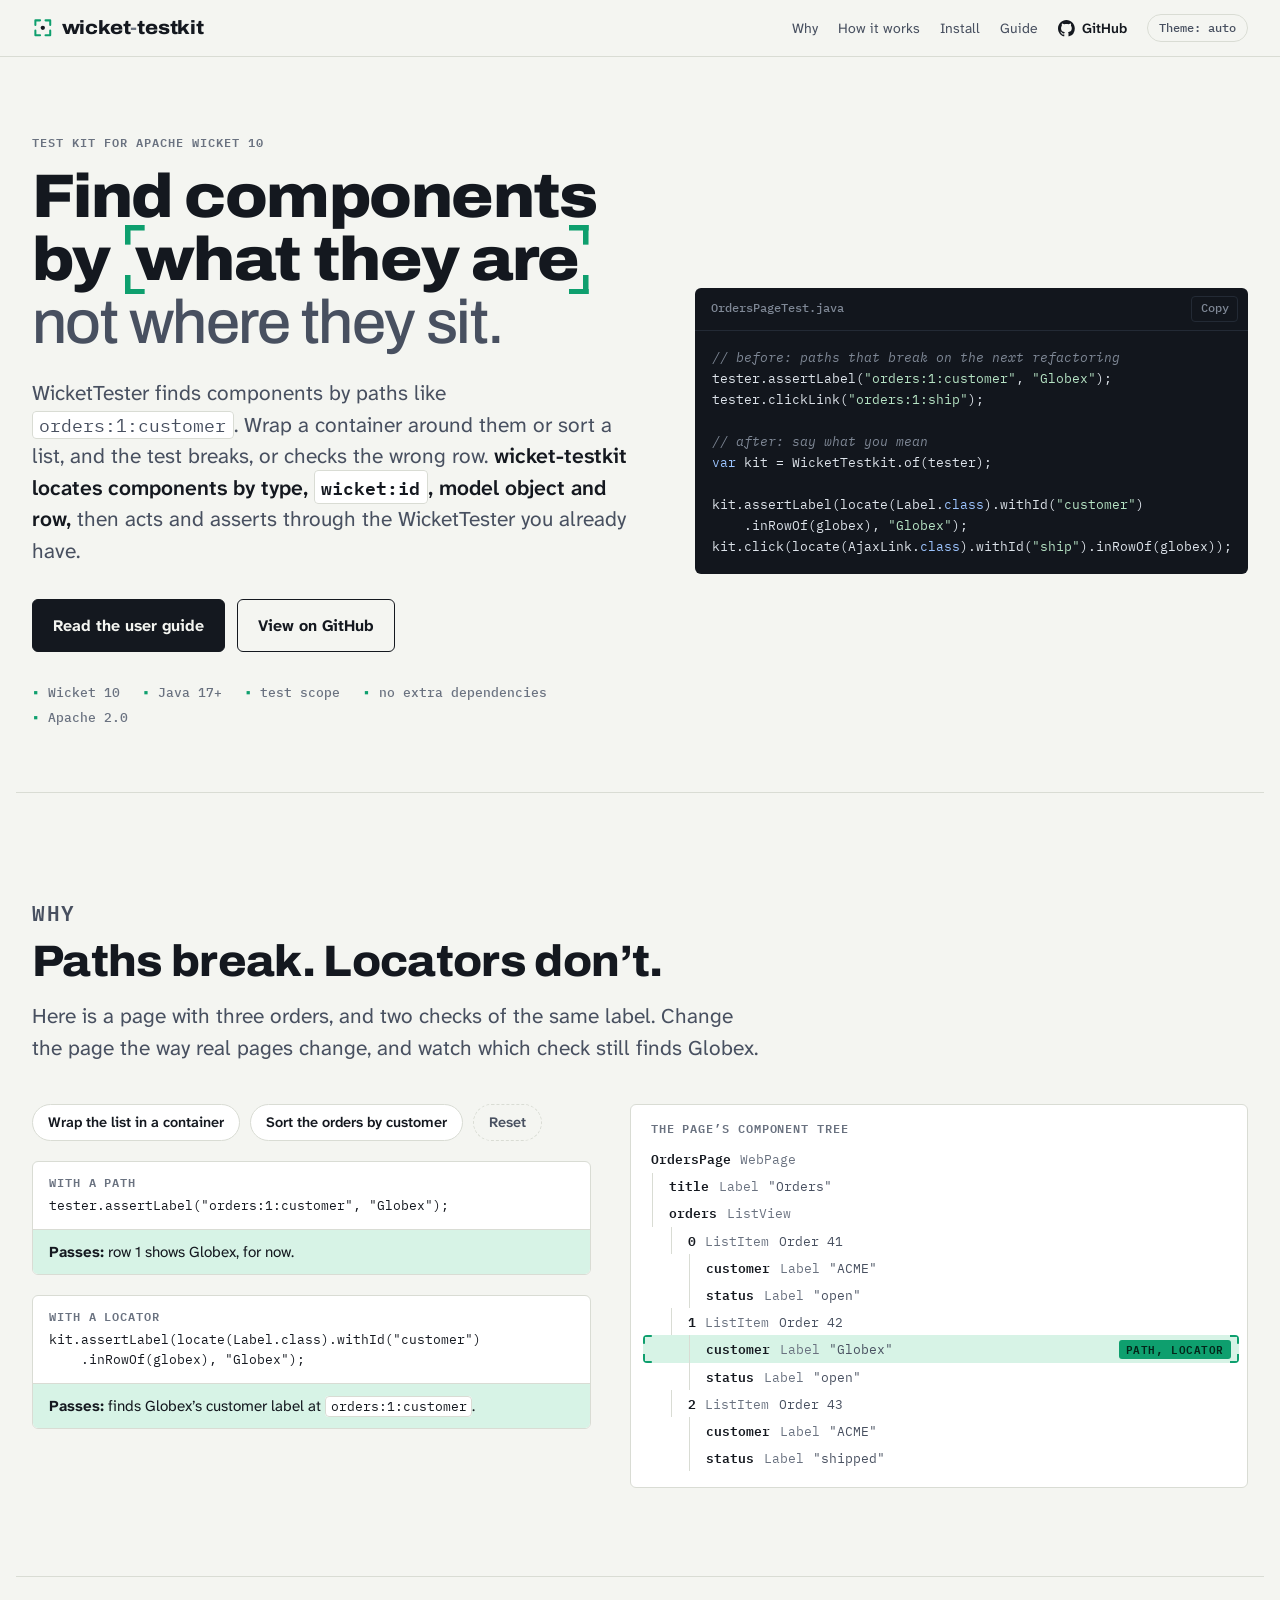
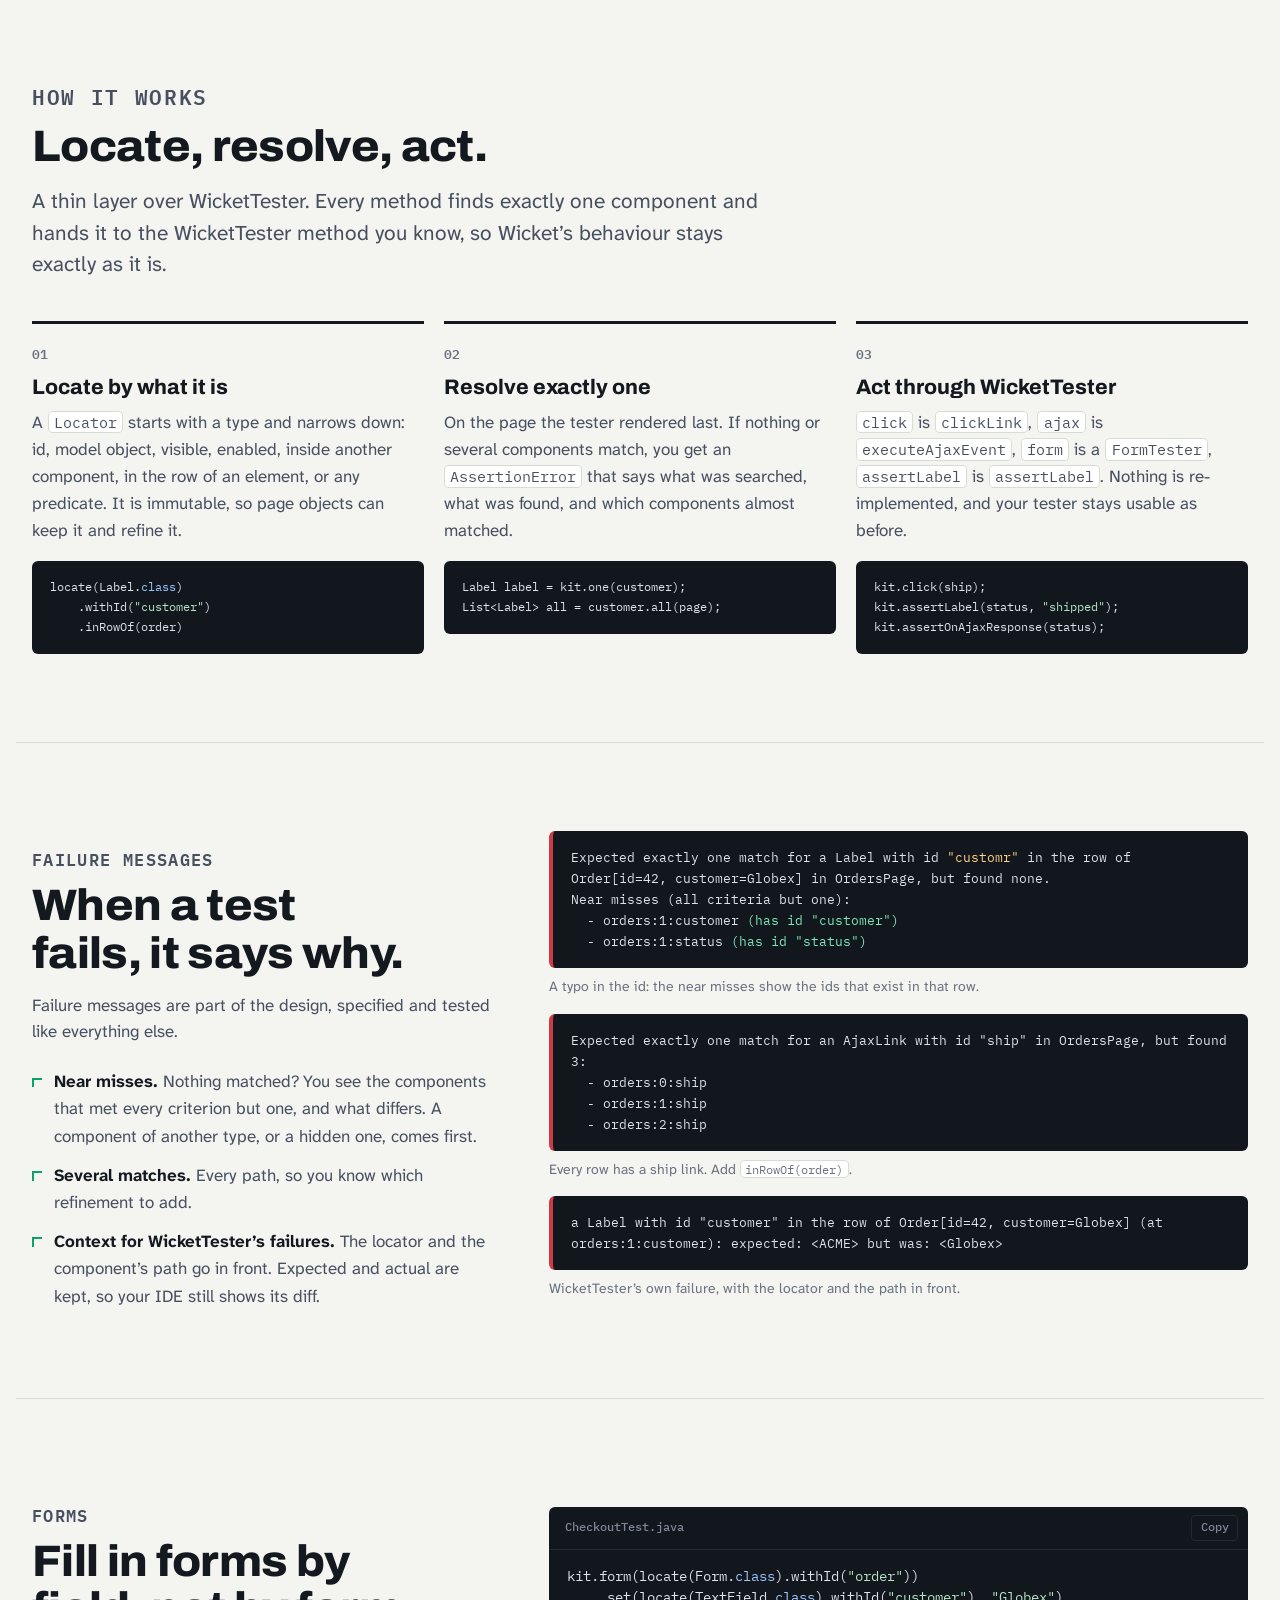
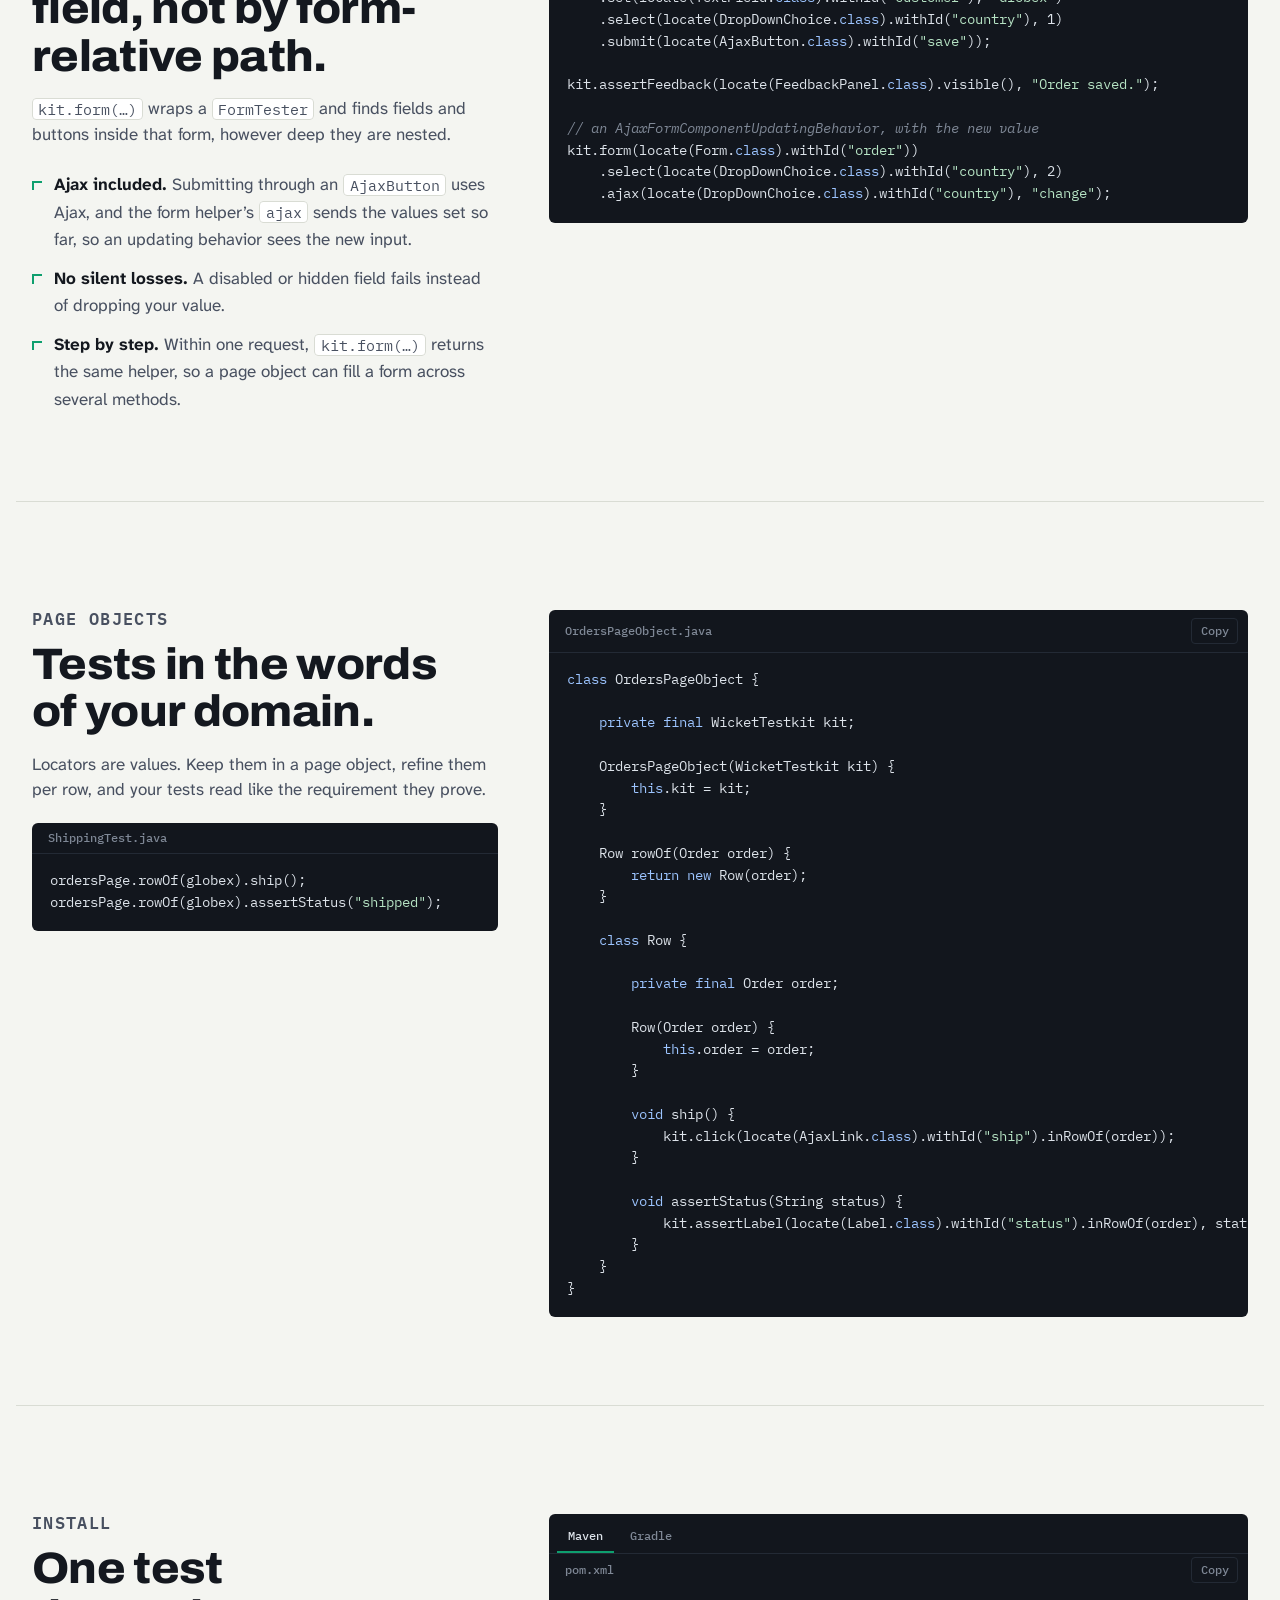
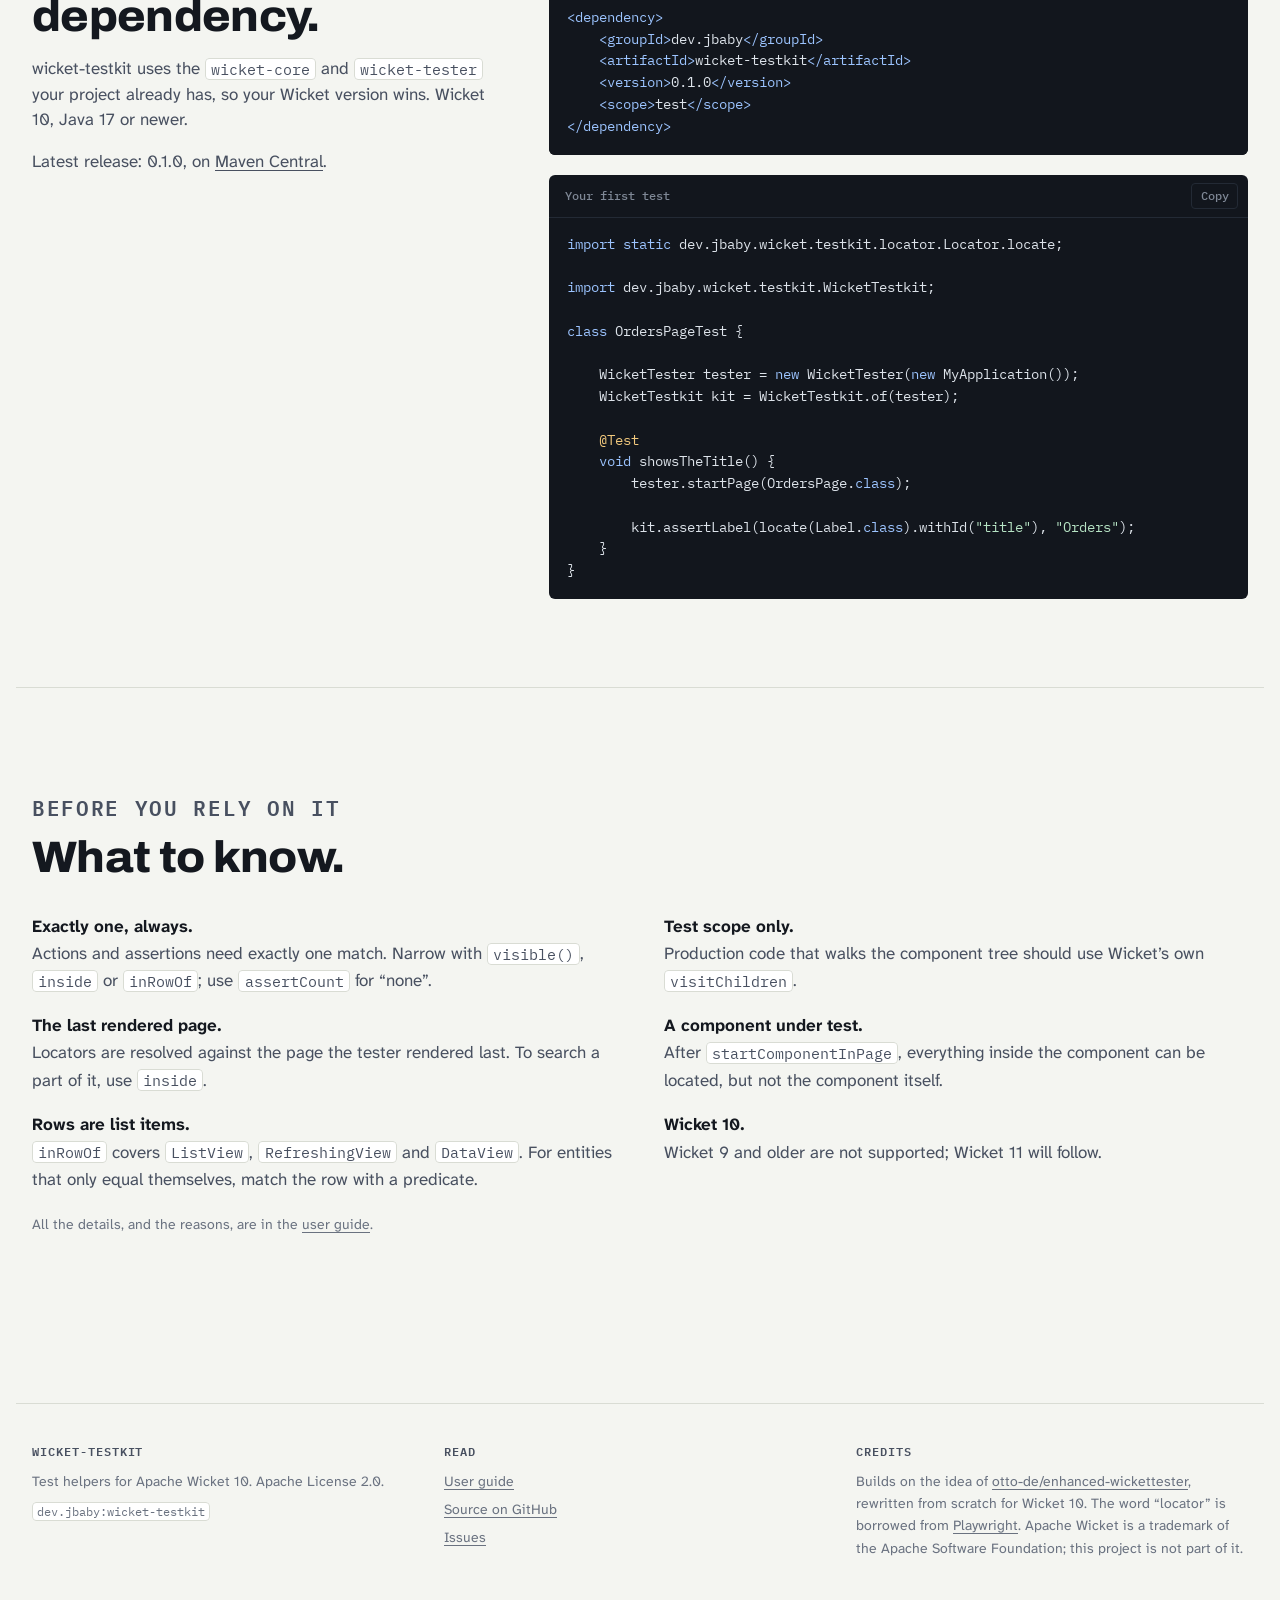
==== commit 92e16968: "Point to the 0.1.0 release on Maven Central Co-Authored-By: Claude Opus 5.5 <noreply@anthropic.com>" ====
--- a/site/index.html
+++ b/site/index.html
@@ -452,7 +452,8 @@
         <h2 id="install-title">One test dependency.</h2>
         <p>wicket-testkit uses the <code>wicket-core</code> and <code>wicket-tester</code> your project already has,
           so your Wicket version wins. Wicket 10, Java 17 or newer.</p>
-        <p class="status-note">Not released yet: 0.1.0 is on its way to Maven Central.</p>
+        <p class="status-note">Latest release: 0.1.0, on
+          <a href="https://central.sonatype.com/artifact/dev.jbaby/wicket-testkit">Maven Central</a>.</p>
       </div>
       <div>
         <div class="tabbed" data-tabs>
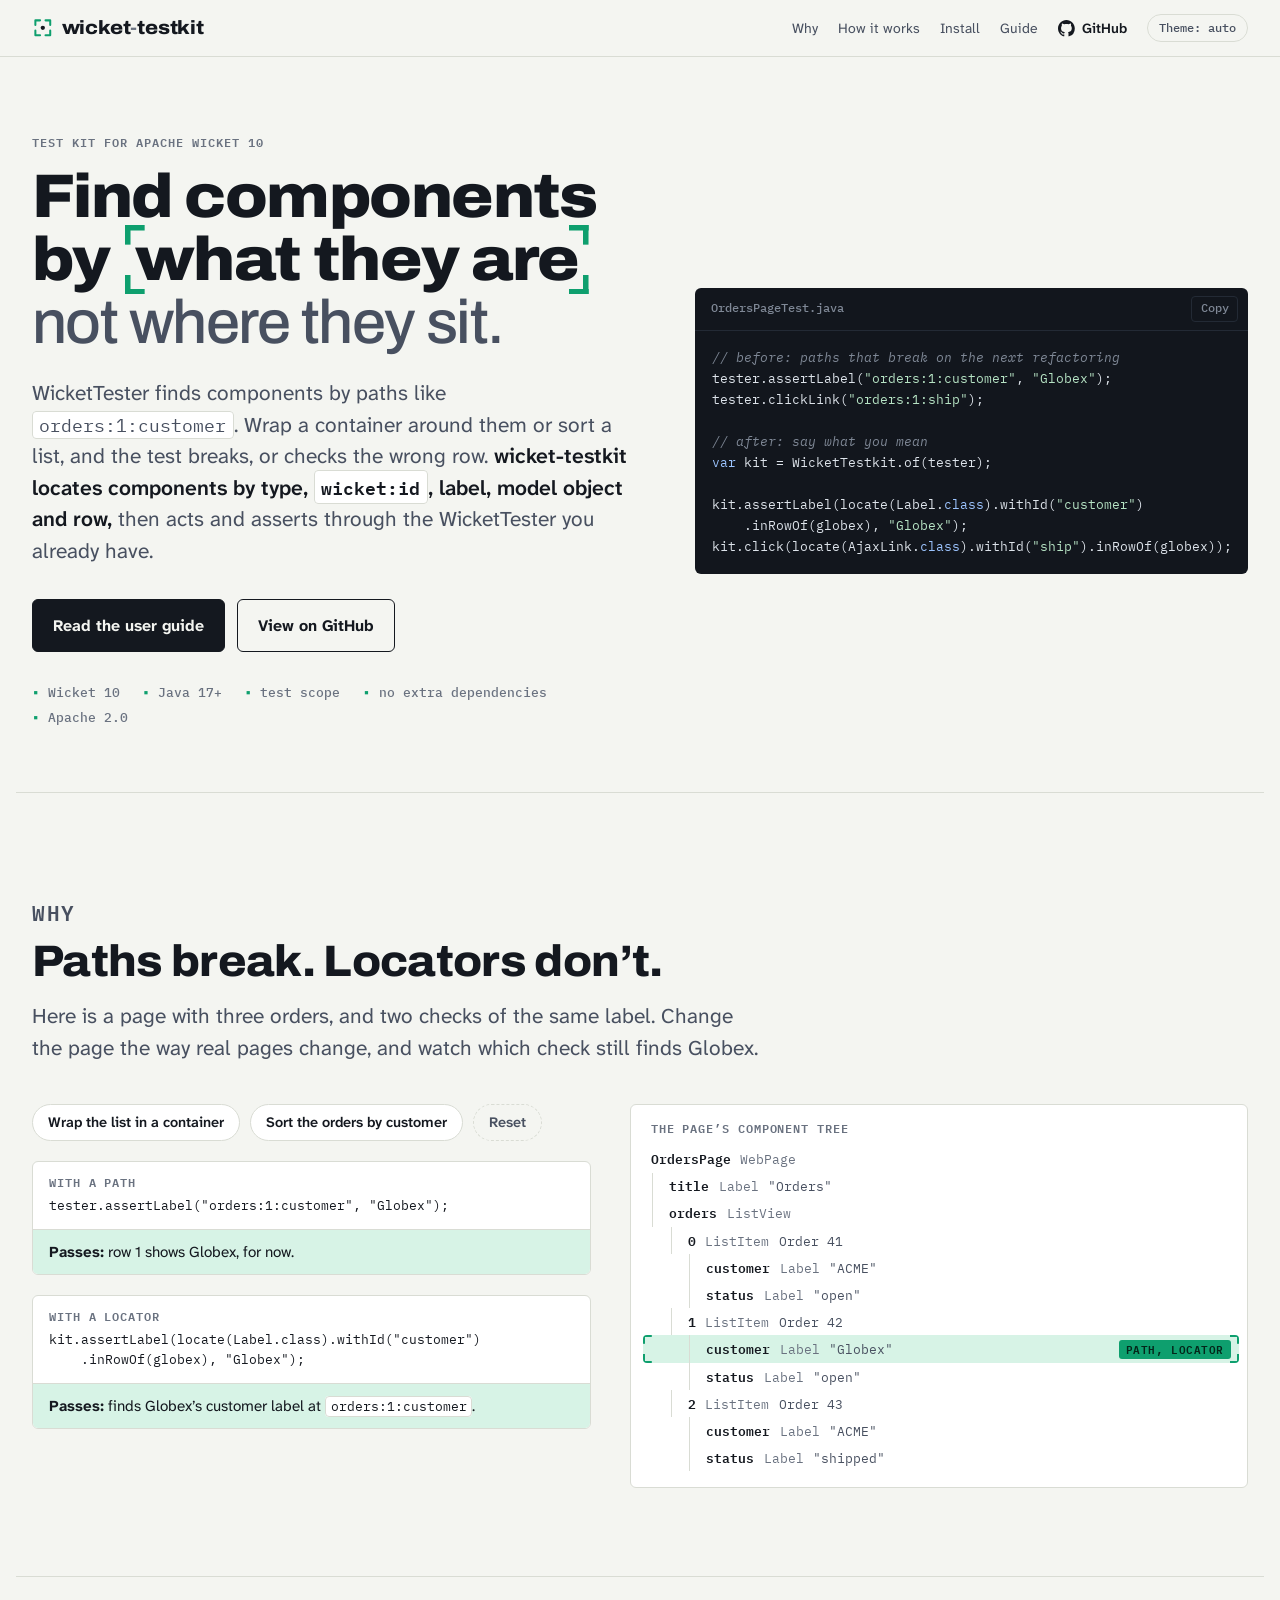
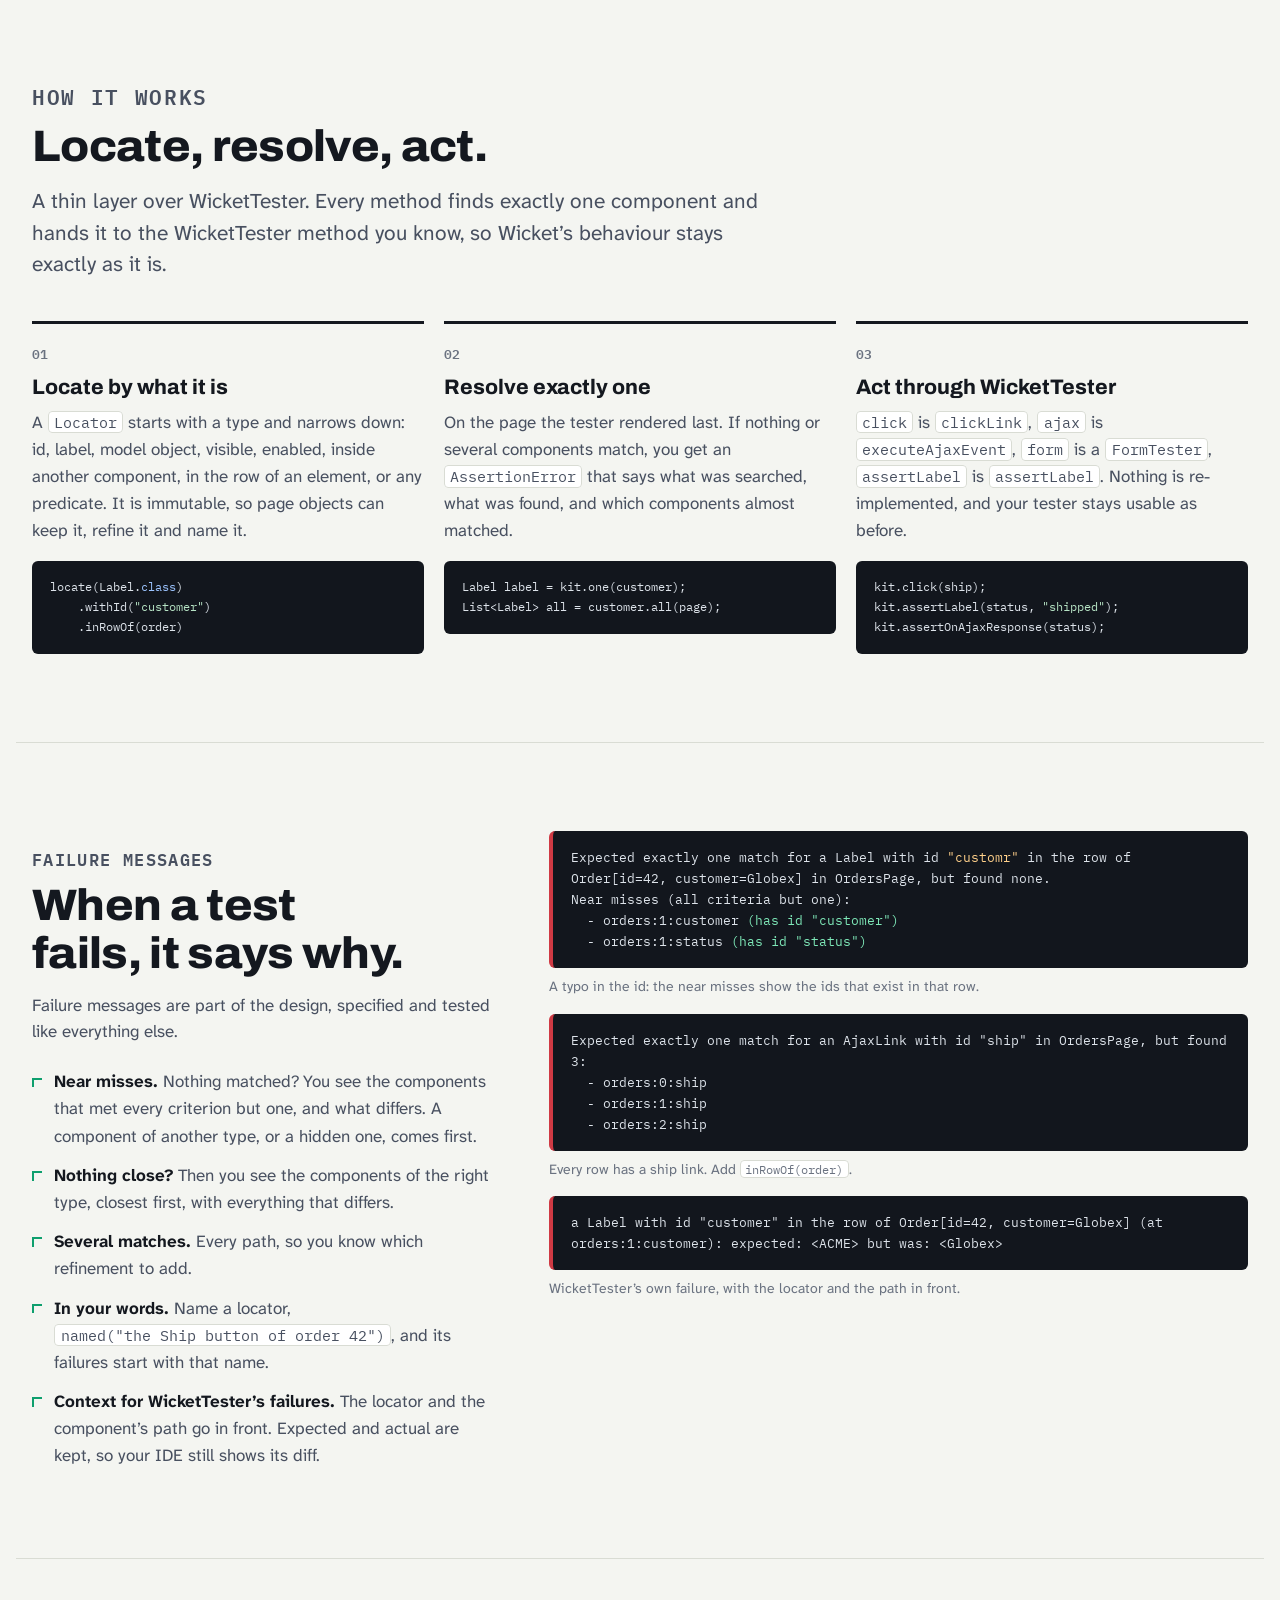
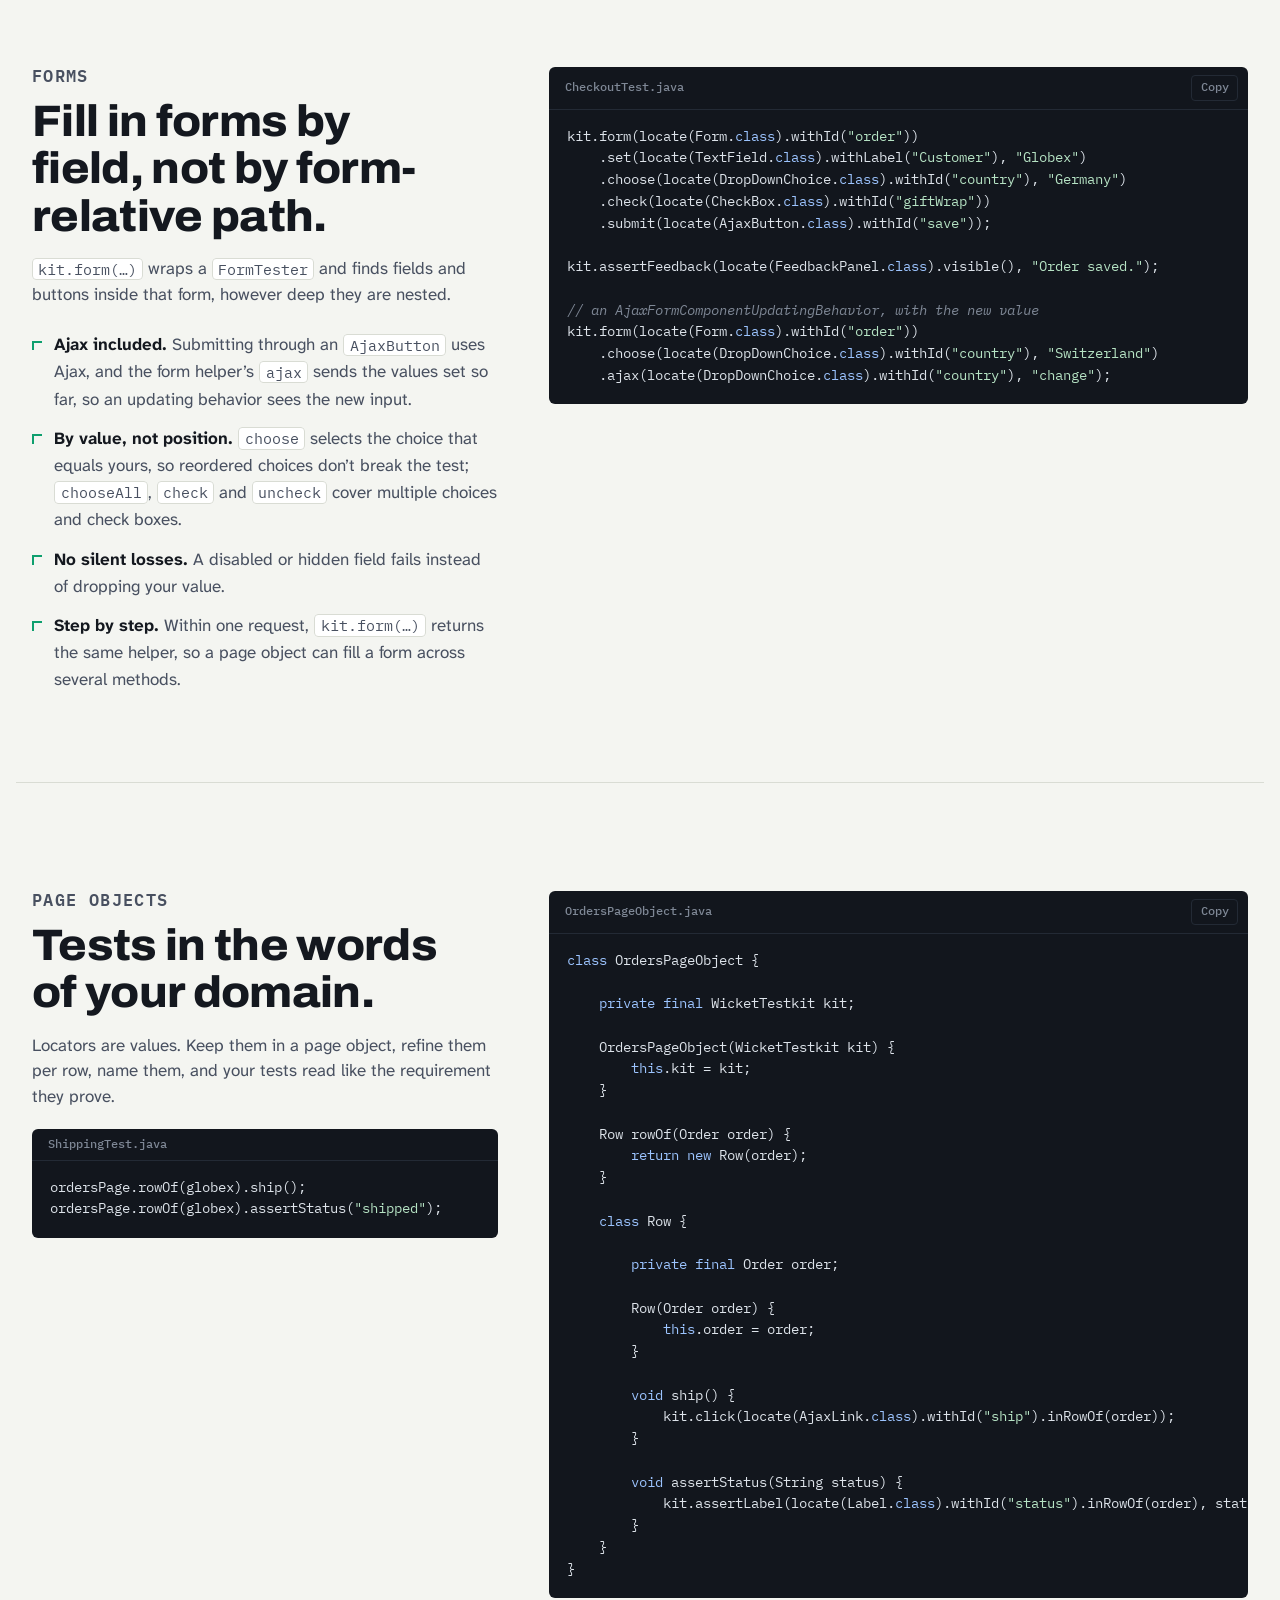
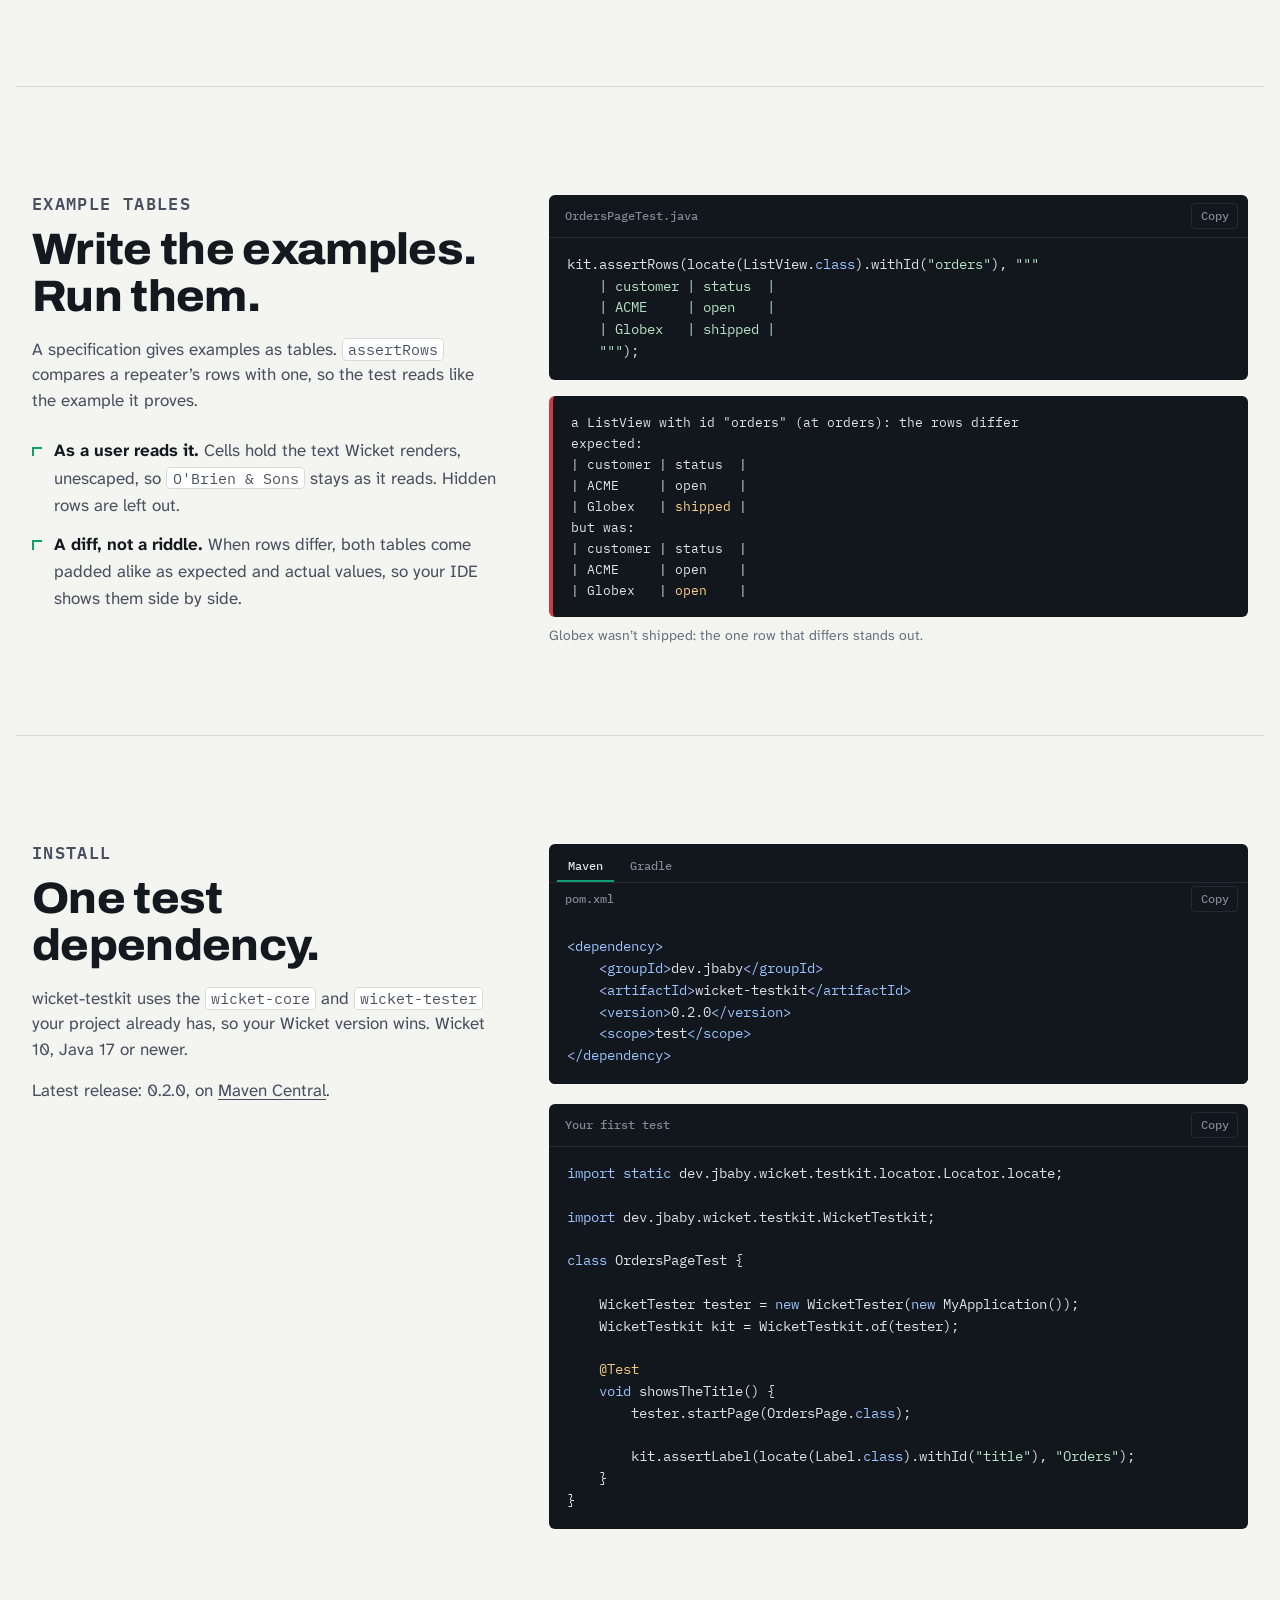
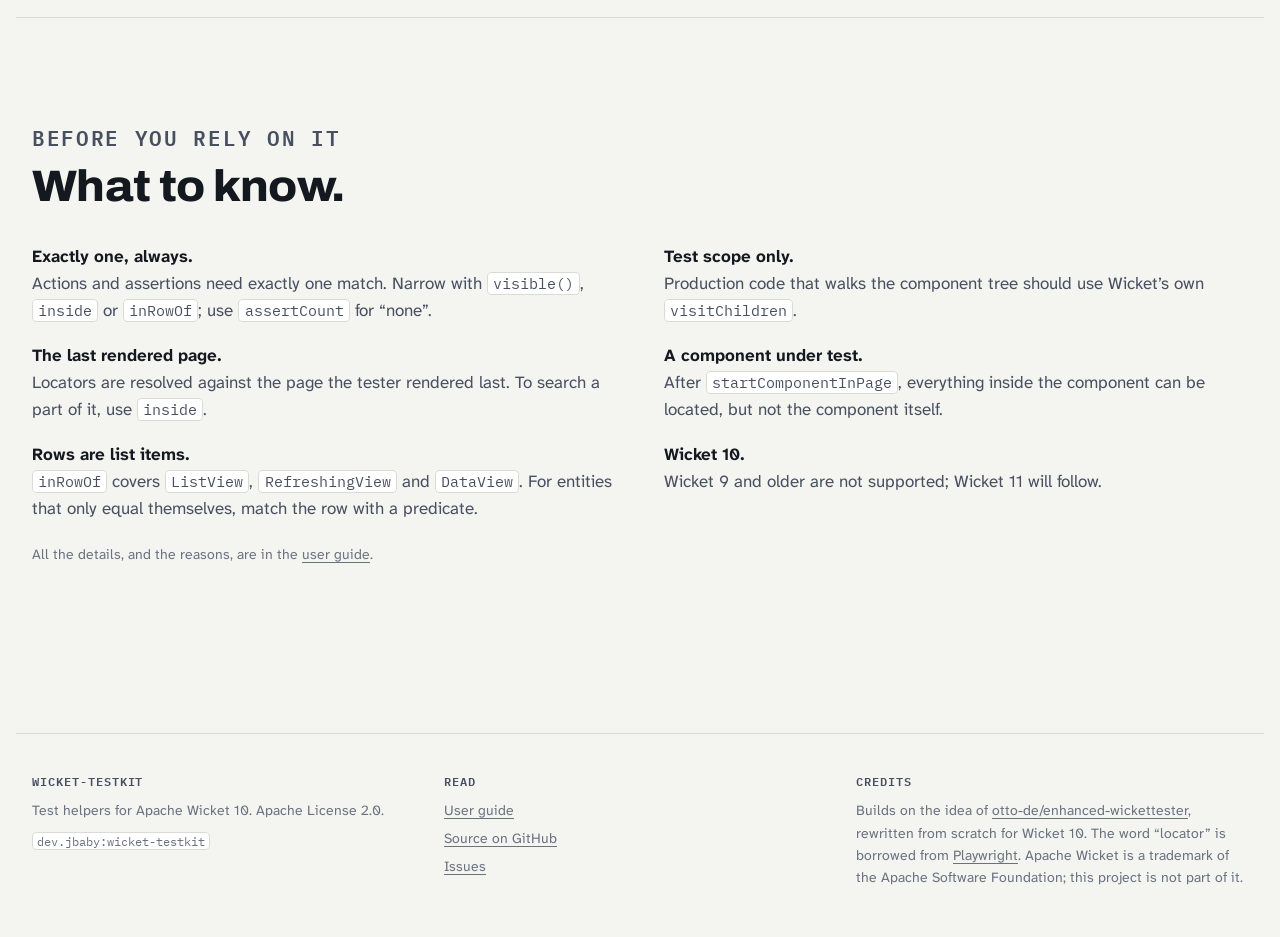
==== commit c868140e: "Document 0.2.0 in the README, the guide and the landing page - Versions: 0.2.0 in every install snip" ====
--- a/site/index.html
+++ b/site/index.html
@@ -220,7 +220,7 @@
         <h1>Find components by <span class="target">what they are</span><span class="quiet">not where they sit.</span></h1>
         <p class="lede">WicketTester finds components by paths like <code>orders:1:customer</code>. Wrap a container
           around them or sort a list, and the test breaks, or checks the wrong row. <strong>wicket-testkit locates
-          components by type, <code>wicket:id</code>, model object and row,</strong> then acts and asserts through the
+          components by type, <code>wicket:id</code>, label, model object and row,</strong> then acts and asserts through the
           WicketTester you already have.</p>
         <div class="cta">
           <a class="btn primary" href="guide.html">Read the user guide</a>
@@ -299,9 +299,9 @@
       <ol class="steps">
         <li>
           <h3>Locate by what it is</h3>
-          <p>A <code>Locator</code> starts with a type and narrows down: id, model object, visible, enabled, inside
-            another component, in the row of an element, or any predicate. It is immutable, so page objects can keep
-            it and refine it.</p>
+          <p>A <code>Locator</code> starts with a type and narrows down: id, label, model object, visible, enabled,
+            inside another component, in the row of an element, or any predicate. It is immutable, so page objects can
+            keep it, refine it and name it.</p>
           <div class="code"><pre><code data-lang="java">locate(Label.class)
     .withId("customer")
     .inRowOf(order)</code></pre></div>
@@ -336,7 +336,11 @@
         <ul class="points">
           <li><strong>Near misses.</strong> Nothing matched? You see the components that met every criterion but one,
             and what differs. A component of another type, or a hidden one, comes first.</li>
+          <li><strong>Nothing close?</strong> Then you see the components of the right type, closest first, with
+            everything that differs.</li>
           <li><strong>Several matches.</strong> Every path, so you know which refinement to add.</li>
+          <li><strong>In your words.</strong> Name a locator, <code>named("the Ship button of order 42")</code>, and its
+            failures start with that name.</li>
           <li><strong>Context for WicketTester&#8217;s failures.</strong> The locator and the component&#8217;s path go in
             front. Expected and actual are kept, so your IDE still shows its diff.</li>
         </ul>
@@ -375,6 +379,9 @@
           <li><strong>Ajax included.</strong> Submitting through an <code>AjaxButton</code> uses Ajax, and the form
             helper&#8217;s <code>ajax</code> sends the values set so far, so an updating behavior sees the new
             input.</li>
+          <li><strong>By value, not position.</strong> <code>choose</code> selects the choice that equals yours, so
+            reordered choices don&#8217;t break the test; <code>chooseAll</code>, <code>check</code> and
+            <code>uncheck</code> cover multiple choices and check boxes.</li>
           <li><strong>No silent losses.</strong> A disabled or hidden field fails instead of dropping your value.</li>
           <li><strong>Step by step.</strong> Within one request, <code>kit.form(…)</code> returns the same helper, so a
             page object can fill a form across several methods.</li>
@@ -383,15 +390,16 @@
       <div class="code">
         <div class="bar"><span class="name">CheckoutTest.java</span><button class="copy" type="button">Copy</button></div>
         <pre><code data-lang="java">kit.form(locate(Form.class).withId("order"))
-    .set(locate(TextField.class).withId("customer"), "Globex")
-    .select(locate(DropDownChoice.class).withId("country"), 1)
+    .set(locate(TextField.class).withLabel("Customer"), "Globex")
+    .choose(locate(DropDownChoice.class).withId("country"), "Germany")
+    .check(locate(CheckBox.class).withId("giftWrap"))
     .submit(locate(AjaxButton.class).withId("save"));
 
 kit.assertFeedback(locate(FeedbackPanel.class).visible(), "Order saved.");
 
 // an AjaxFormComponentUpdatingBehavior, with the new value
 kit.form(locate(Form.class).withId("order"))
-    .select(locate(DropDownChoice.class).withId("country"), 2)
+    .choose(locate(DropDownChoice.class).withId("country"), "Switzerland")
     .ajax(locate(DropDownChoice.class).withId("country"), "change");</code></pre>
       </div>
     </div>
@@ -402,8 +410,8 @@
       <div class="section-head">
         <p class="eyebrow">Page objects</p>
         <h2 id="po-title">Tests in the words of your domain.</h2>
-        <p>Locators are values. Keep them in a page object, refine them per row, and your tests read like the
-          requirement they prove.</p>
+        <p>Locators are values. Keep them in a page object, refine them per row, name them, and your tests read
+          like the requirement they prove.</p>
         <div class="code">
           <div class="bar"><span class="name">ShippingTest.java</span></div>
           <pre><code data-lang="java">ordersPage.rowOf(globex).ship();
@@ -445,6 +453,45 @@
     </div>
   </section>
 
+  <section id="tables" aria-labelledby="tables-title">
+    <div class="wrap split">
+      <div class="section-head">
+        <p class="eyebrow">Example tables</p>
+        <h2 id="tables-title">Write the examples. Run them.</h2>
+        <p>A specification gives examples as tables. <code>assertRows</code> compares a repeater&#8217;s rows with one,
+          so the test reads like the example it proves.</p>
+        <ul class="points">
+          <li><strong>As a user reads it.</strong> Cells hold the text Wicket renders, unescaped, so
+            <code>O'Brien &amp; Sons</code> stays as it reads. Hidden rows are left out.</li>
+          <li><strong>A diff, not a riddle.</strong> When rows differ, both tables come padded alike as expected and
+            actual values, so your IDE shows them side by side.</li>
+        </ul>
+      </div>
+      <div class="messages">
+        <div class="code">
+          <div class="bar"><span class="name">OrdersPageTest.java</span><button class="copy" type="button">Copy</button></div>
+          <pre><code data-lang="java">kit.assertRows(locate(ListView.class).withId("orders"), """
+    | customer | status  |
+    | ACME     | open    |
+    | Globex   | shipped |
+    """);</code></pre>
+        </div>
+        <figure>
+          <div class="message"><pre>a ListView with id "orders" (at orders): the rows differ
+expected:
+| customer | status  |
+| ACME     | open    |
+| Globex   | <span class="em">shipped</span> |
+but was:
+| customer | status  |
+| ACME     | open    |
+| Globex   | <span class="em">open   </span> |</pre></div>
+          <figcaption>Globex wasn&#8217;t shipped: the one row that differs stands out.</figcaption>
+        </figure>
+      </div>
+    </div>
+  </section>
+
   <section id="install" aria-labelledby="install-title">
     <div class="wrap split install">
       <div class="section-head">
@@ -452,7 +499,7 @@
         <h2 id="install-title">One test dependency.</h2>
         <p>wicket-testkit uses the <code>wicket-core</code> and <code>wicket-tester</code> your project already has,
           so your Wicket version wins. Wicket 10, Java 17 or newer.</p>
-        <p class="status-note">Latest release: 0.1.0, on
+        <p class="status-note">Latest release: 0.2.0, on
           <a href="https://central.sonatype.com/artifact/dev.jbaby/wicket-testkit">Maven Central</a>.</p>
       </div>
       <div>
@@ -467,7 +514,7 @@
               <pre><code data-lang="xml">&lt;dependency&gt;
     &lt;groupId&gt;dev.jbaby&lt;/groupId&gt;
     &lt;artifactId&gt;wicket-testkit&lt;/artifactId&gt;
-    &lt;version&gt;0.1.0&lt;/version&gt;
+    &lt;version&gt;0.2.0&lt;/version&gt;
     &lt;scope&gt;test&lt;/scope&gt;
 &lt;/dependency&gt;</code></pre>
             </div>
@@ -475,7 +522,7 @@
           <div id="panel-gradle" role="tabpanel" aria-labelledby="tab-gradle" hidden>
             <div class="code">
               <div class="bar"><span class="name">build.gradle.kts</span><button class="copy" type="button">Copy</button></div>
-              <pre><code data-lang="kotlin">testImplementation("dev.jbaby:wicket-testkit:0.1.0")</code></pre>
+              <pre><code data-lang="kotlin">testImplementation("dev.jbaby:wicket-testkit:0.2.0")</code></pre>
             </div>
           </div>
         </div>
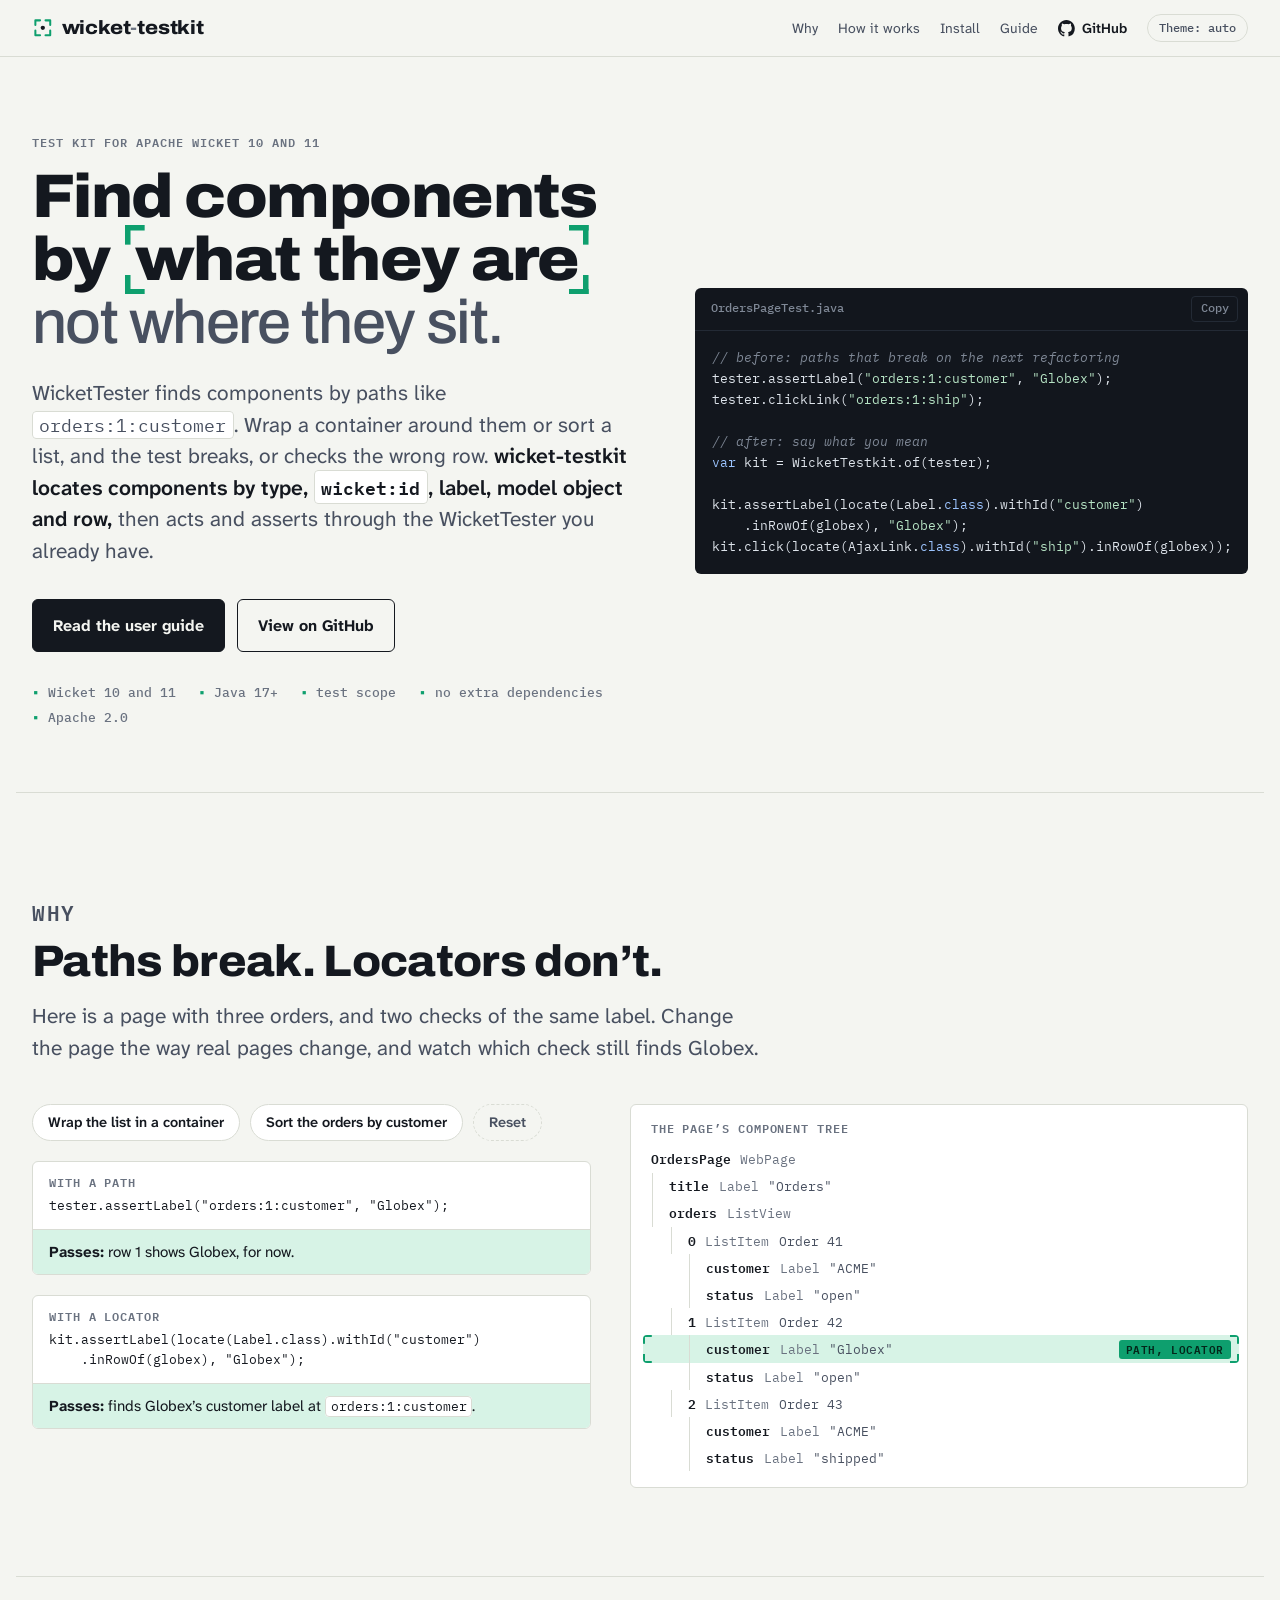
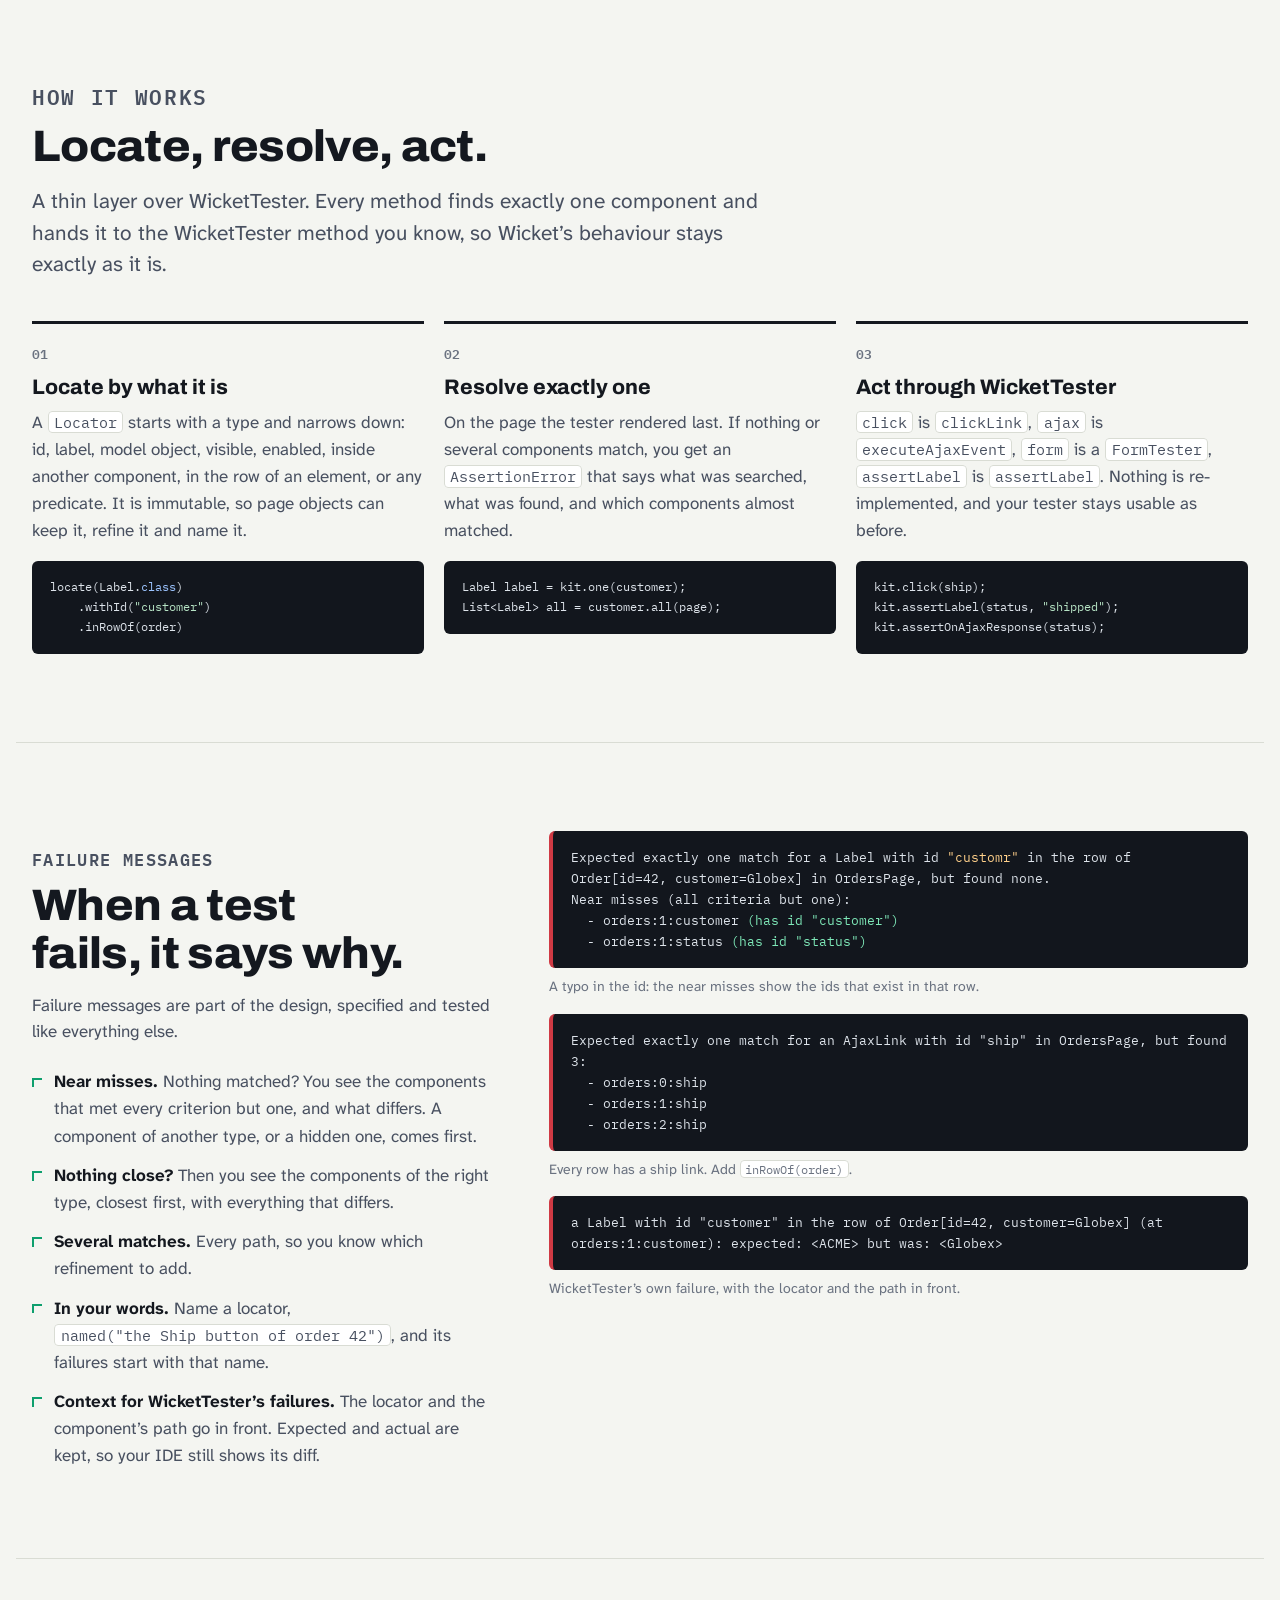
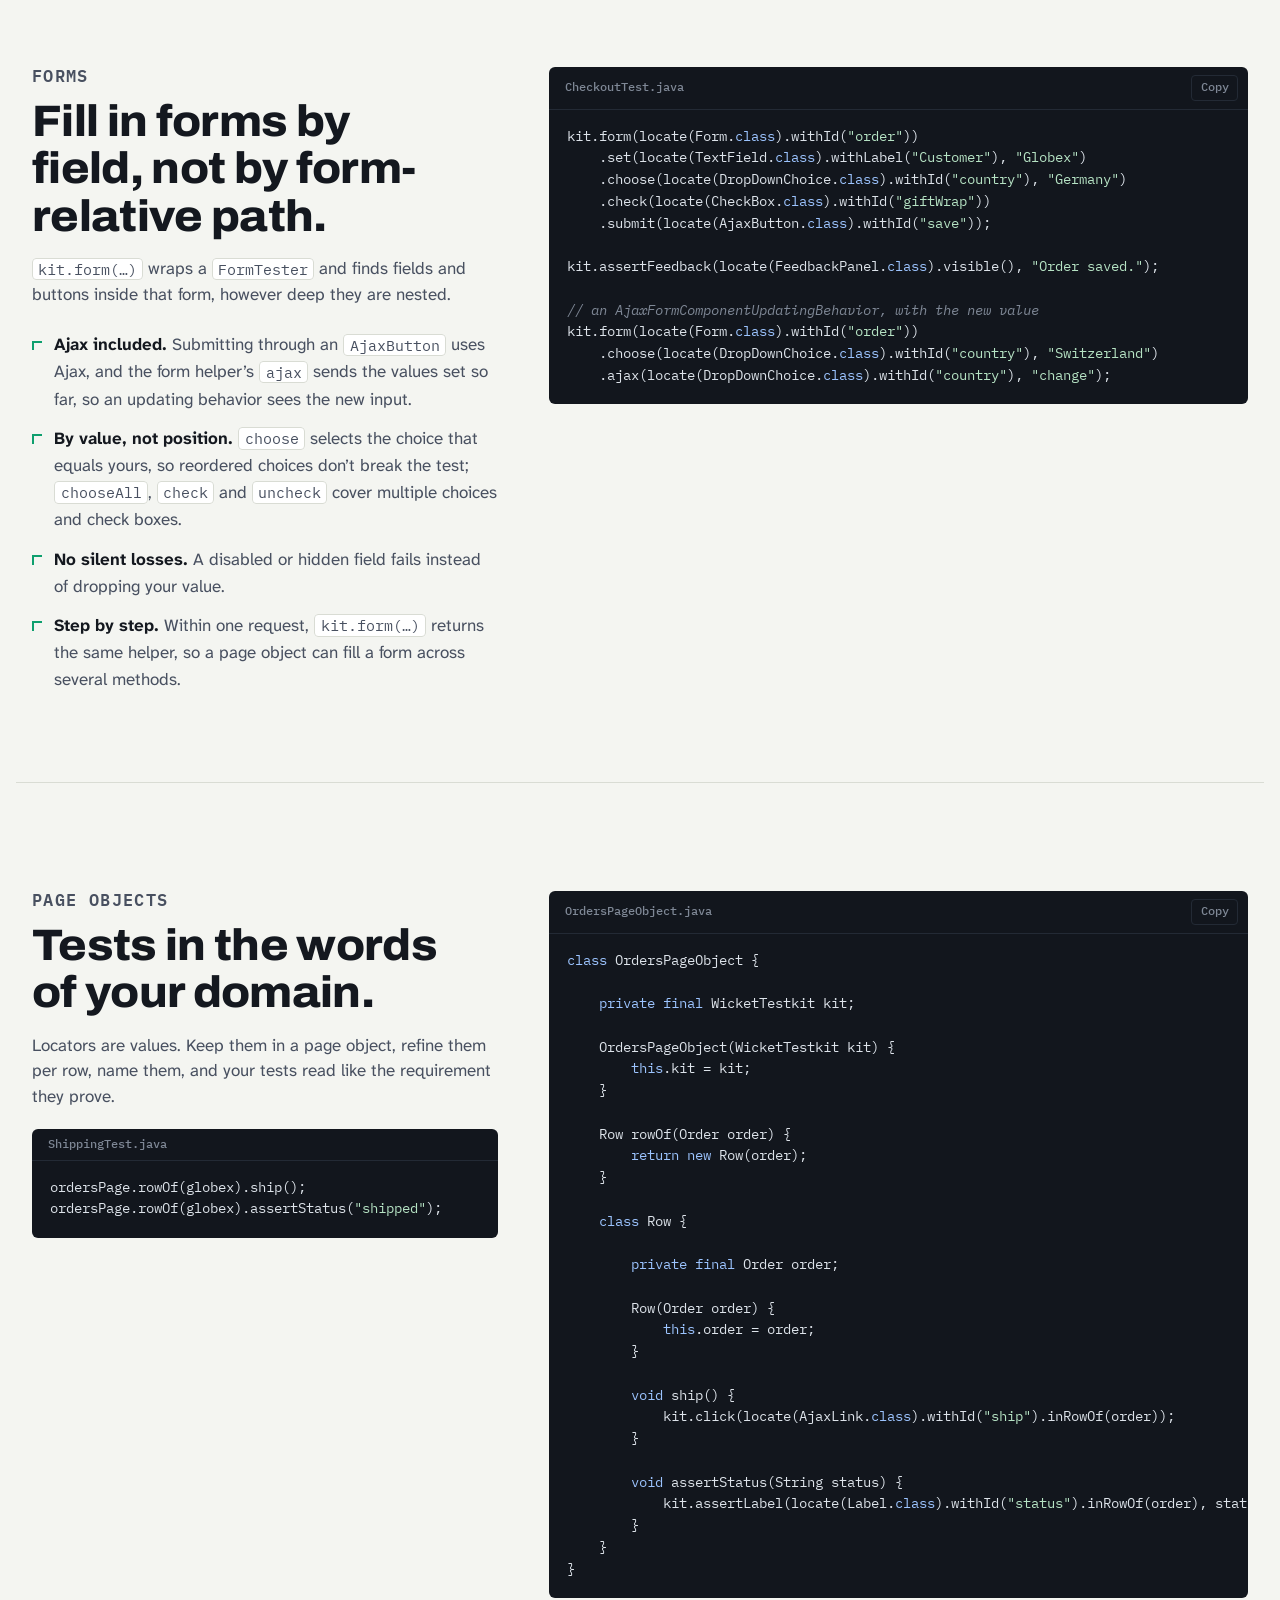
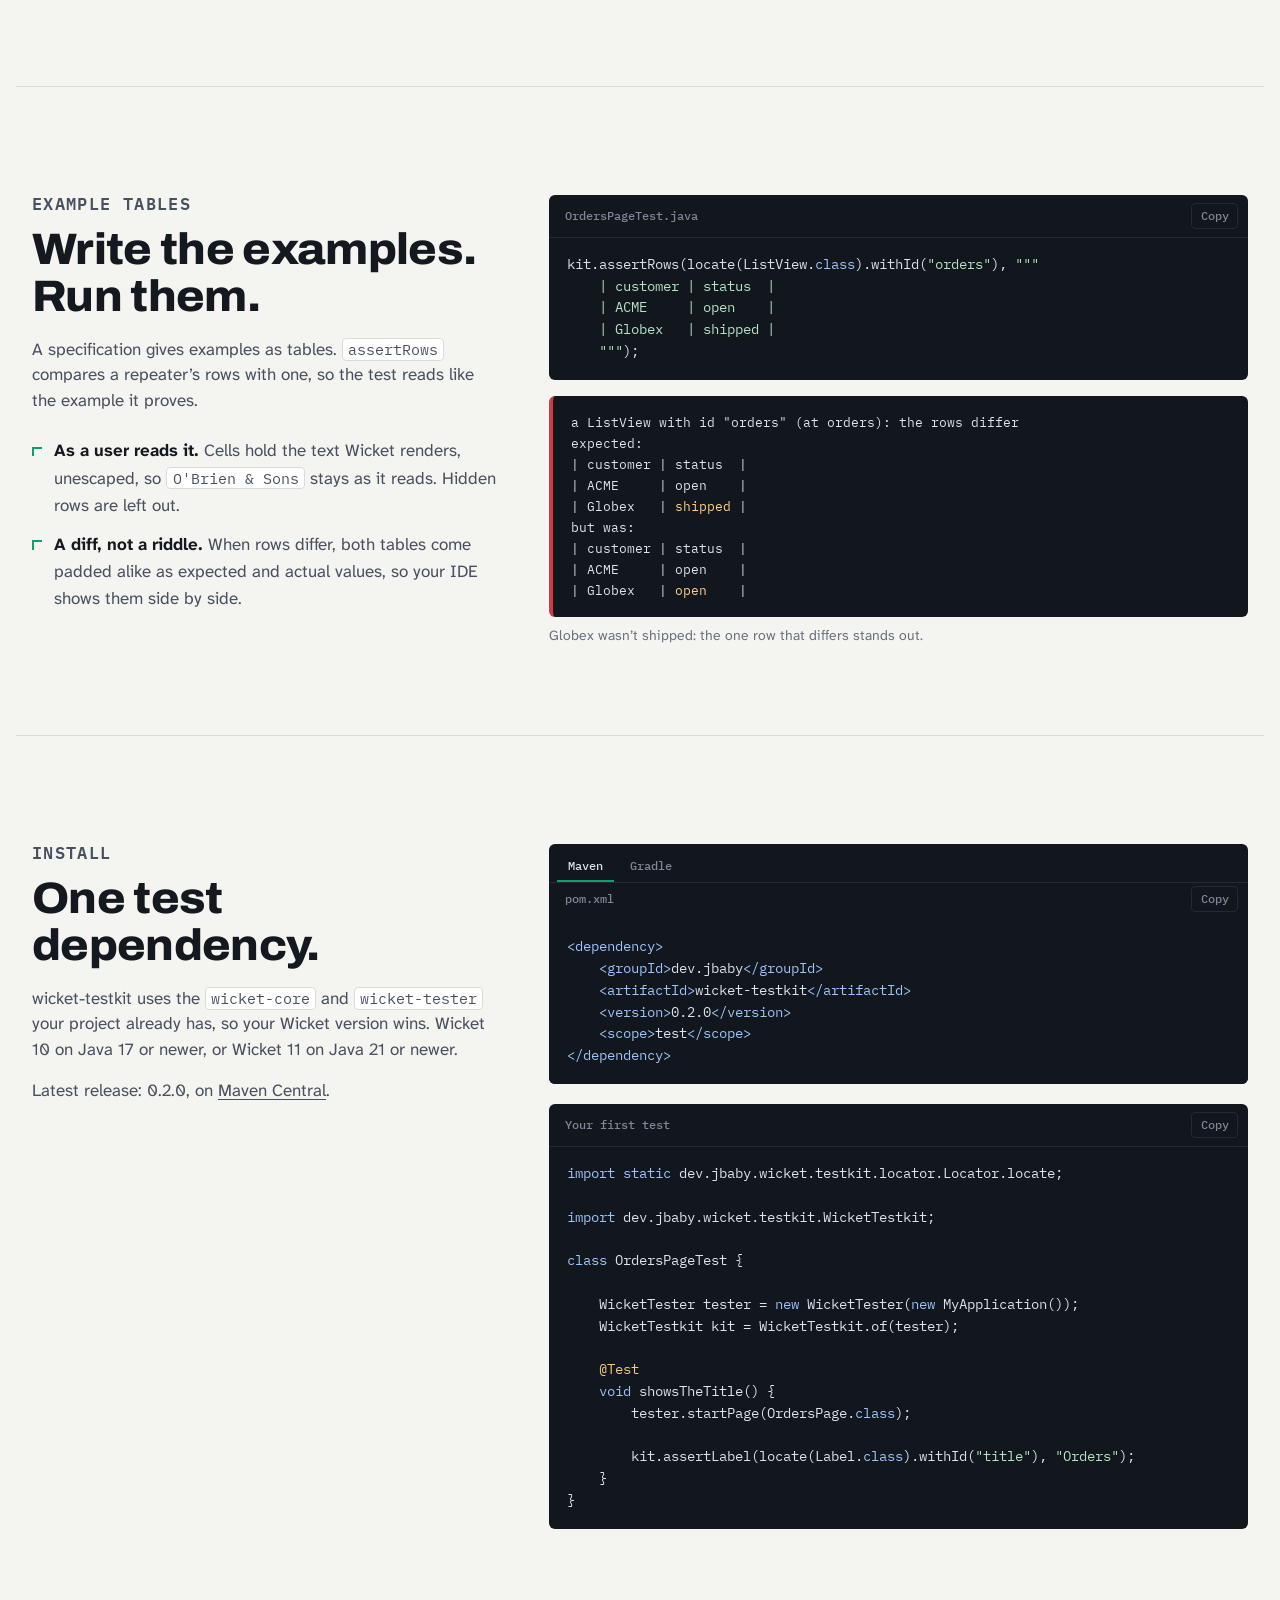
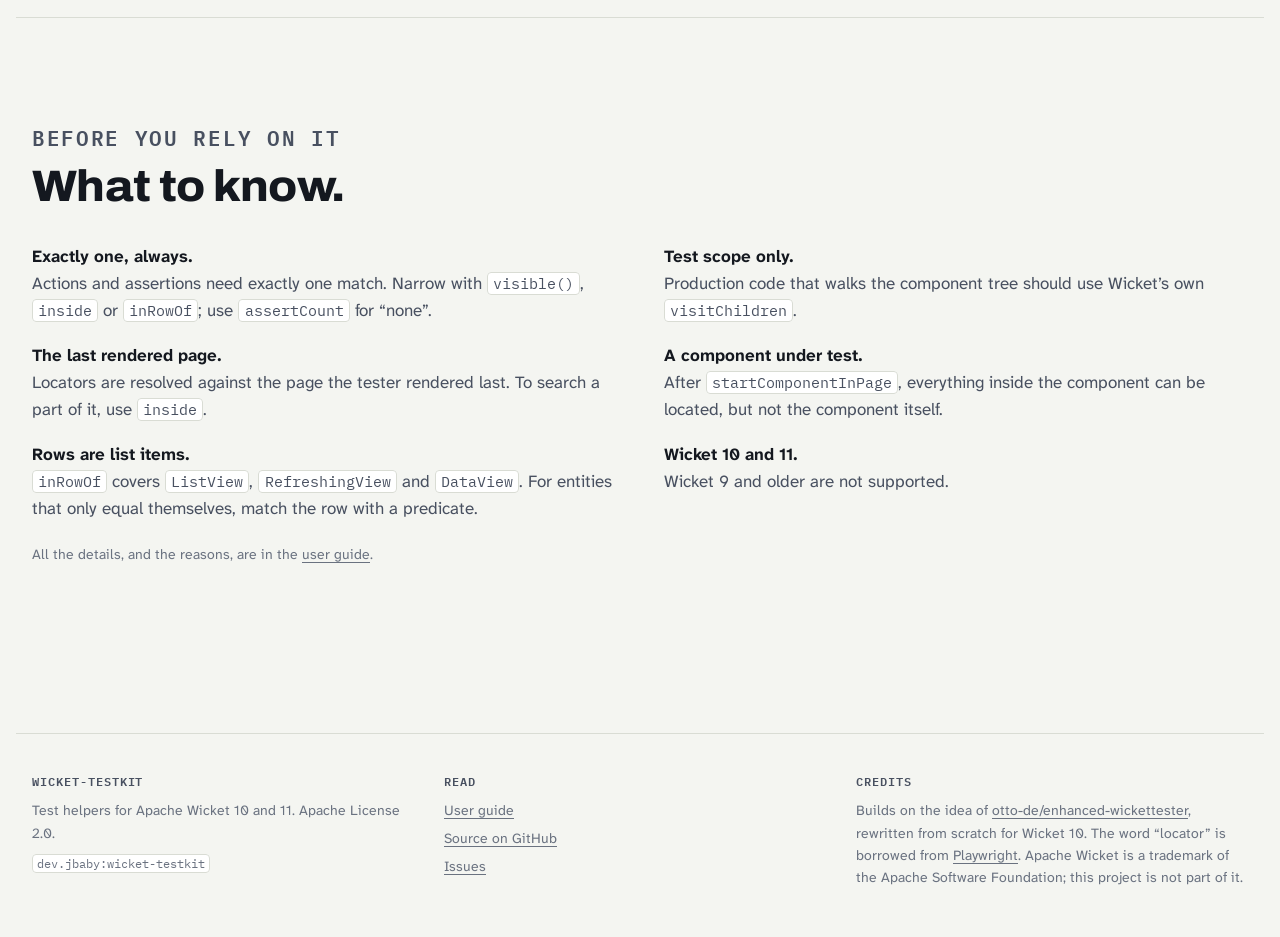
==== commit 394f1fd6: "Check the released jar on Wicket 11 and document Wicket 10 and 11 The jar, built for Wicket 10 and J" ====
--- a/site/index.html
+++ b/site/index.html
@@ -6,7 +6,7 @@
 <title>wicket-testkit</title>
 <meta name="description" content="Readable, refactoring-proof Apache Wicket tests: locate components by type, wicket:id, model object and row instead of string paths, then act and assert through your own WicketTester.">
 <meta property="og:title" content="wicket-testkit">
-<meta property="og:description" content="Find Wicket components by what they are, not where they sit. Test helpers for WicketTester on Wicket 10.">
+<meta property="og:description" content="Find Wicket components by what they are, not where they sit. Test helpers for WicketTester on Wicket 10 and 11.">
 <meta property="og:type" content="website">
 <link rel="icon" href="data:image/svg+xml,%3Csvg xmlns='http://www.w3.org/2000/svg' viewBox='0 0 32 32'%3E%3Crect width='32' height='32' rx='7' fill='%2314181F'/%3E%3Cpath d='M8 13V8h5M19 8h5v5M24 19v5h-5M13 24H8v-5' fill='none' stroke='%233DDC97' stroke-width='2.6' stroke-linecap='round' stroke-linejoin='round'/%3E%3Ccircle cx='16' cy='16' r='2.6' fill='%23E8ECF1'/%3E%3C/svg%3E">
 <script>try { var t = localStorage.getItem("wicket-testkit-theme"); if (t === "light" || t === "dark") document.documentElement.setAttribute("data-theme", t); } catch (e) {}</script>
@@ -216,7 +216,7 @@
   <div class="hero">
     <div class="wrap">
       <div>
-        <p class="eyebrow">Test kit for Apache Wicket 10</p>
+        <p class="eyebrow">Test kit for Apache Wicket 10 and 11</p>
         <h1>Find components by <span class="target">what they are</span><span class="quiet">not where they sit.</span></h1>
         <p class="lede">WicketTester finds components by paths like <code>orders:1:customer</code>. Wrap a container
           around them or sort a list, and the test breaks, or checks the wrong row. <strong>wicket-testkit locates
@@ -227,7 +227,7 @@
           <a class="btn ghost" href="https://github.com/danielbartl/wicket-testkit">View on GitHub</a>
         </div>
         <ul class="facts">
-          <li>Wicket 10</li>
+          <li>Wicket 10 and 11</li>
           <li>Java 17+</li>
           <li>test scope</li>
           <li>no extra dependencies</li>
@@ -498,7 +498,7 @@
         <p class="eyebrow">Install</p>
         <h2 id="install-title">One test dependency.</h2>
         <p>wicket-testkit uses the <code>wicket-core</code> and <code>wicket-tester</code> your project already has,
-          so your Wicket version wins. Wicket 10, Java 17 or newer.</p>
+          so your Wicket version wins. Wicket 10 on Java 17 or newer, or Wicket 11 on Java 21 or newer.</p>
         <p class="status-note">Latest release: 0.2.0, on
           <a href="https://central.sonatype.com/artifact/dev.jbaby/wicket-testkit">Maven Central</a>.</p>
       </div>
@@ -568,7 +568,7 @@
           own <code>visitChildren</code>.</li>
         <li><strong>A component under test.</strong> After <code>startComponentInPage</code>, everything inside the
           component can be located, but not the component itself.</li>
-        <li><strong>Wicket 10.</strong> Wicket 9 and older are not supported; Wicket 11 will follow.</li>
+        <li><strong>Wicket 10 and 11.</strong> Wicket 9 and older are not supported.</li>
       </ul>
       <p class="demo-note">All the details, and the reasons, are in the <a href="guide.html#limits">user guide</a>.</p>
     </div>
@@ -579,7 +579,7 @@
   <div class="wrap">
     <div>
       <h2>wicket-testkit</h2>
-      <p>Test helpers for Apache Wicket 10. Apache License 2.0.</p>
+      <p>Test helpers for Apache Wicket 10 and 11. Apache License 2.0.</p>
       <p><code>dev.jbaby:wicket-testkit</code></p>
     </div>
     <div>
